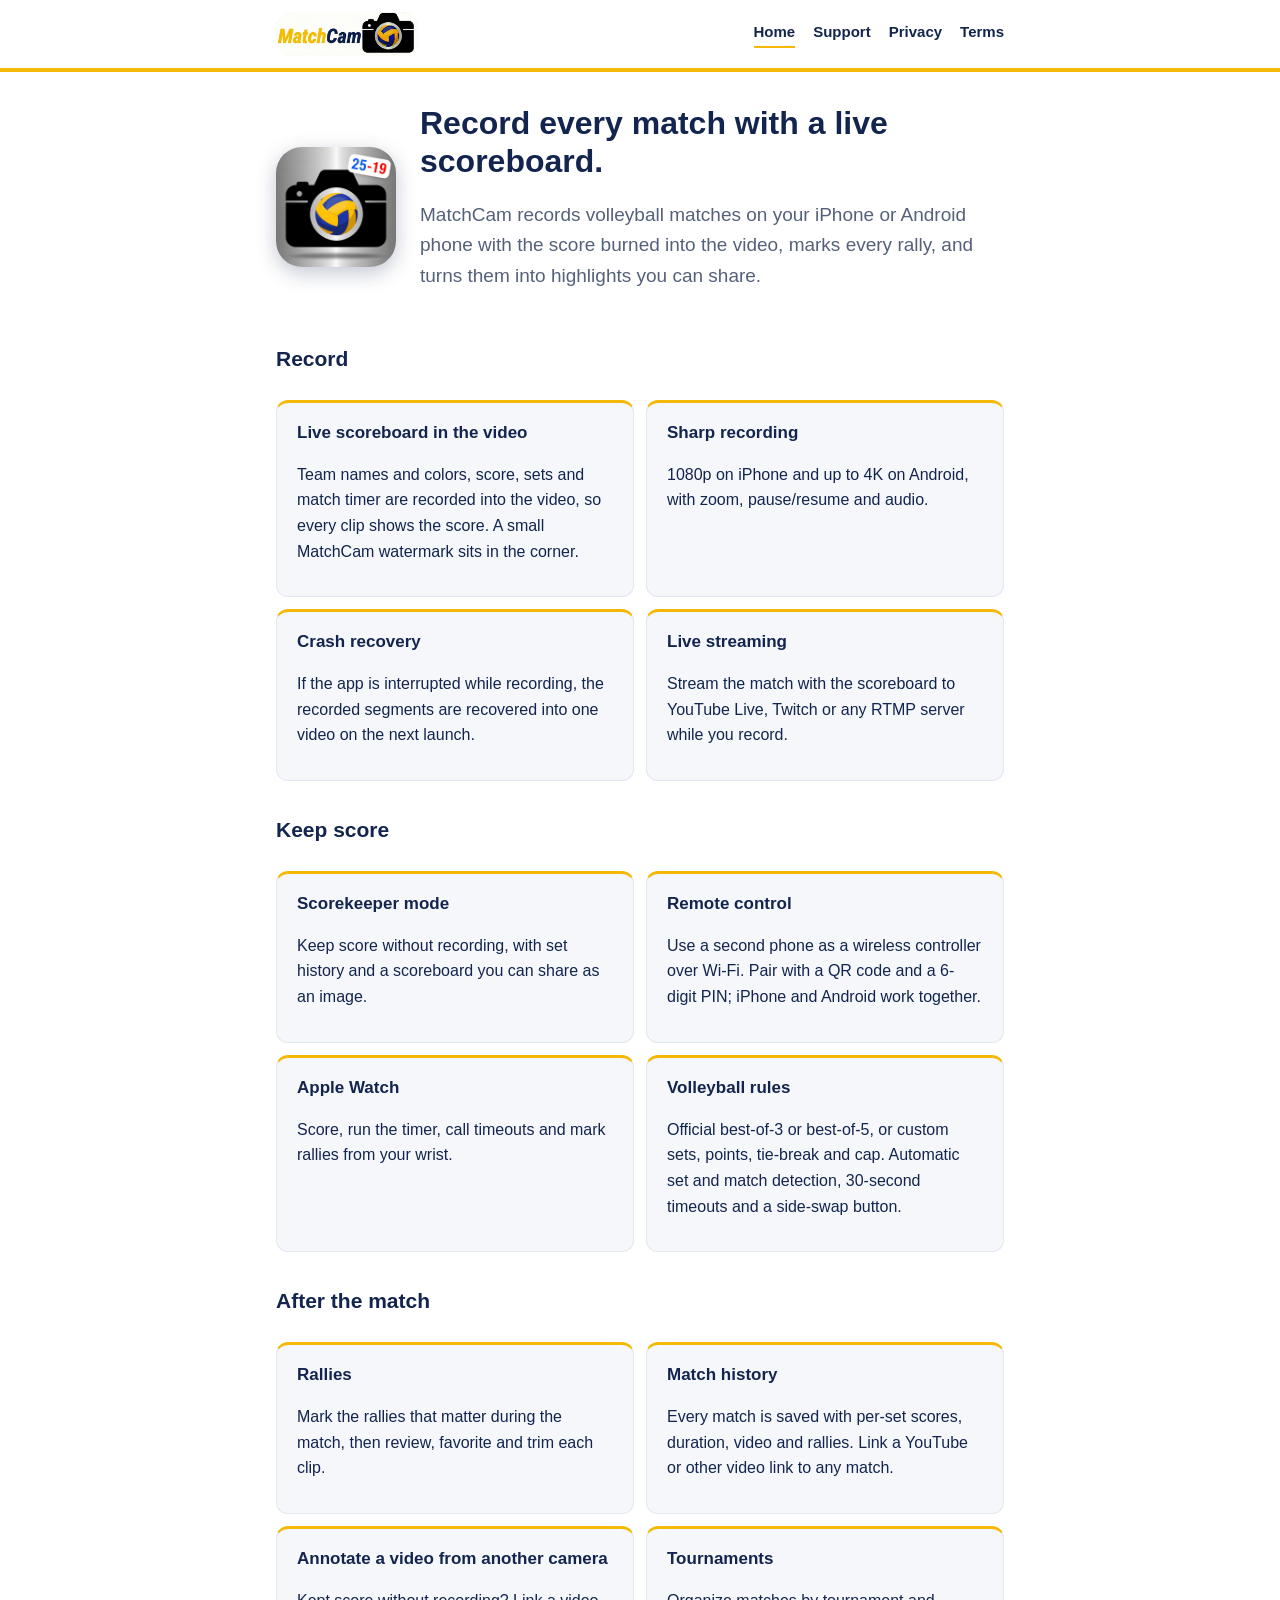
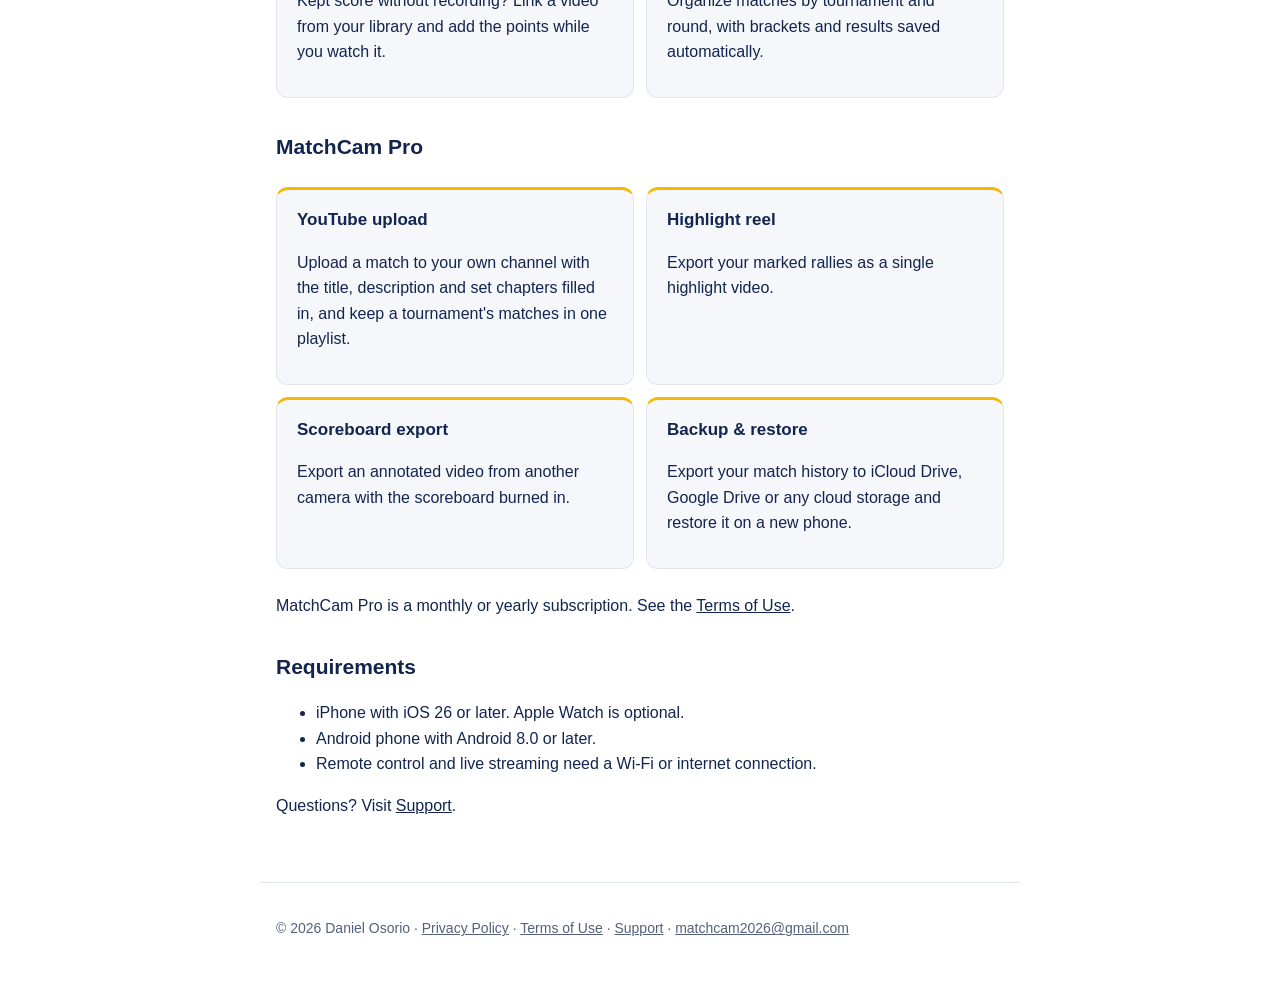
==== index.html @ 5791e74a "Describe every app feature, expand support FAQ, privacy policy v1.1 Co-Authored-By: Claude Opus 5.5 " ====
<!doctype html>
<html lang="en">
<head>
<meta charset="utf-8">
<meta name="viewport" content="width=device-width, initial-scale=1">
<title>MatchCam</title>
<meta name="description" content="Record volleyball matches with a live scoreboard, mark rallies and upload to YouTube.">
<link rel="stylesheet" href="style.css">
<link rel="icon" type="image/png" href="favicon.png">
<link rel="apple-touch-icon" href="apple-touch-icon.png">
</head>
<body>
<header class="site-header">
  <div class="inner">
    <a class="brand" href="index.html"><img src="wordmark.png" alt="MatchCam" height="44"></a>
    <nav><a href="index.html" aria-current="page">Home</a><a href="support.html">Support</a><a href="privacy.html">Privacy</a><a href="terms.html">Terms</a></nav>
  </div>
</header>
<main>
<div class="hero">
  <img src="logo.png" alt="MatchCam app icon" width="120" height="120">
  <div class="text">
    <h1>Record every match with a live scoreboard.</h1>
    <p class="lead">MatchCam records volleyball matches on your iPhone or Android phone with the score burned into the video, marks every rally, and turns them into highlights you can share.</p>
  </div>
</div>

<h2>Record</h2>
<div class="features">
  <div class="card"><h3>Live scoreboard in the video</h3><p>Team names and colors, score, sets and match timer are recorded into the video, so every clip shows the score. A small MatchCam watermark sits in the corner.</p></div>
  <div class="card"><h3>Sharp recording</h3><p>1080p on iPhone and up to 4K on Android, with zoom, pause/resume and audio.</p></div>
  <div class="card"><h3>Crash recovery</h3><p>If the app is interrupted while recording, the recorded segments are recovered into one video on the next launch.</p></div>
  <div class="card"><h3>Live streaming</h3><p>Stream the match with the scoreboard to YouTube Live, Twitch or any RTMP server while you record.</p></div>
</div>

<h2>Keep score</h2>
<div class="features">
  <div class="card"><h3>Scorekeeper mode</h3><p>Keep score without recording, with set history and a scoreboard you can share as an image.</p></div>
  <div class="card"><h3>Remote control</h3><p>Use a second phone as a wireless controller over Wi-Fi. Pair with a QR code and a 6-digit PIN; iPhone and Android work together.</p></div>
  <div class="card"><h3>Apple Watch</h3><p>Score, run the timer, call timeouts and mark rallies from your wrist.</p></div>
  <div class="card"><h3>Volleyball rules</h3><p>Official best-of-3 or best-of-5, or custom sets, points, tie-break and cap. Automatic set and match detection, 30-second timeouts and a side-swap button.</p></div>
</div>

<h2>After the match</h2>
<div class="features">
  <div class="card"><h3>Rallies</h3><p>Mark the rallies that matter during the match, then review, favorite and trim each clip.</p></div>
  <div class="card"><h3>Match history</h3><p>Every match is saved with per-set scores, duration, video and rallies. Link a YouTube or other video link to any match.</p></div>
  <div class="card"><h3>Annotate a video from another camera</h3><p>Kept score without recording? Link a video from your library and add the points while you watch it.</p></div>
  <div class="card"><h3>Tournaments</h3><p>Organize matches by tournament and round, with brackets and results saved automatically.</p></div>
</div>

<h2>MatchCam Pro</h2>
<div class="features">
  <div class="card"><h3>YouTube upload</h3><p>Upload a match to your own channel with the title, description and set chapters filled in, and keep a tournament's matches in one playlist.</p></div>
  <div class="card"><h3>Highlight reel</h3><p>Export your marked rallies as a single highlight video.</p></div>
  <div class="card"><h3>Scoreboard export</h3><p>Export an annotated video from another camera with the scoreboard burned in.</p></div>
  <div class="card"><h3>Backup &amp; restore</h3><p>Export your match history to iCloud Drive, Google Drive or any cloud storage and restore it on a new phone.</p></div>
</div>
<p>MatchCam Pro is a monthly or yearly subscription. See the <a href="terms.html">Terms of Use</a>.</p>

<h2>Requirements</h2>
<ul>
  <li>iPhone with iOS 26 or later. Apple Watch is optional.</li>
  <li>Android phone with Android 8.0 or later.</li>
  <li>Remote control and live streaming need a Wi-Fi or internet connection.</li>
</ul>
<p>Questions? Visit <a href="support.html">Support</a>.</p>
</main>
<footer>
  <p>© 2026 Daniel Osorio · <a href="privacy.html">Privacy Policy</a> · <a href="terms.html">Terms of Use</a> · <a href="support.html">Support</a> · <a href="mailto:matchcam2026@gmail.com">matchcam2026@gmail.com</a></p>
</footer>
</body>
</html>
---- style.css ----
/* Brand colors taken from the in-app watermark: "Match" yellow and "Cam" navy. */
:root {
  --navy: #13254E;
  --yellow: #F4B806;
  --bg: #ffffff;
  --surface: #f5f7fb;
  --text: #13254E;
  --muted: #55607a;
  --border: #e2e6ef;
  --link: #13254E;
  --header-bg: #ffffff;
  --nav: #13254E;
  --nav-active: #13254E;
  --card-title: #13254E;
}
@media (prefers-color-scheme: dark) {
  :root {
    --bg: #0d1630;
    --surface: #14214a;
    --text: #eef1f8;
    --muted: #a9b3cc;
    --border: #22305c;
    --link: #F4B806;
    --header-bg: #13254E;
    --nav: rgba(255, 255, 255, 0.8);
    --nav-active: #ffffff;
    --card-title: #F4B806;
  }
}
* { box-sizing: border-box; }
body {
  margin: 0;
  background: var(--bg);
  color: var(--text);
  font: 16px/1.6 -apple-system, BlinkMacSystemFont, "Segoe UI", Roboto, Helvetica, Arial, sans-serif;
}
a { color: var(--link); }
.site-header { background: var(--header-bg); border-bottom: 4px solid var(--yellow); }
.site-header .inner, main, footer { max-width: 760px; margin: 0 auto; padding-left: 16px; padding-right: 16px; }
.site-header .inner { display: flex; align-items: center; justify-content: space-between; gap: 16px; padding-top: 12px; padding-bottom: 12px; flex-wrap: wrap; }
.brand { display: flex; align-items: center; text-decoration: none; }
.brand img { height: 44px; width: auto; display: block; border-radius: 10px; }
nav { display: flex; gap: 18px; flex-wrap: wrap; }
nav a { color: var(--nav); text-decoration: none; font-size: 15px; font-weight: 600; padding-bottom: 2px; border-bottom: 2px solid transparent; }
nav a[aria-current="page"], nav a:hover { color: var(--nav-active); border-bottom-color: var(--yellow); }
main { padding-top: 32px; padding-bottom: 48px; }
h1 { font-size: 32px; line-height: 1.2; margin: 0 0 8px; }
h2 { font-size: 21px; margin: 32px 0 8px; }
h3 { font-size: 17px; margin: 20px 0 4px; }
.meta { display: inline-block; font-size: 14px; color: var(--muted); margin-bottom: 24px; }
.version { display: inline-block; background: var(--yellow); color: #13254E; font-weight: 700; font-size: 13px; border-radius: 999px; padding: 2px 10px; margin-right: 8px; }
.lead { font-size: 19px; color: var(--muted); }
.hero { display: flex; align-items: center; gap: 24px; flex-wrap: wrap; margin-bottom: 8px; }
.hero img { width: 120px; height: 120px; border-radius: 26px; box-shadow: 0 6px 20px rgba(19, 37, 78, 0.25); }
.hero .text { flex: 1 1 280px; }
.card { background: var(--surface); border: 1px solid var(--border); border-top: 3px solid var(--yellow); border-radius: 12px; padding: 16px 20px; margin: 16px 0; }
.features { display: grid; grid-template-columns: repeat(auto-fit, minmax(260px, 1fr)); gap: 12px; margin: 24px 0; }
.features .card { margin: 0; }
.features h3 { margin-top: 0; color: var(--card-title); }
table { width: 100%; border-collapse: collapse; font-size: 15px; }
th, td { text-align: left; padding: 8px 10px; border-bottom: 1px solid var(--border); vertical-align: top; }
th { color: var(--muted); font-weight: 600; }
footer { border-top: 1px solid var(--border); padding-top: 20px; padding-bottom: 32px; color: var(--muted); font-size: 14px; }
footer a { color: var(--muted); }
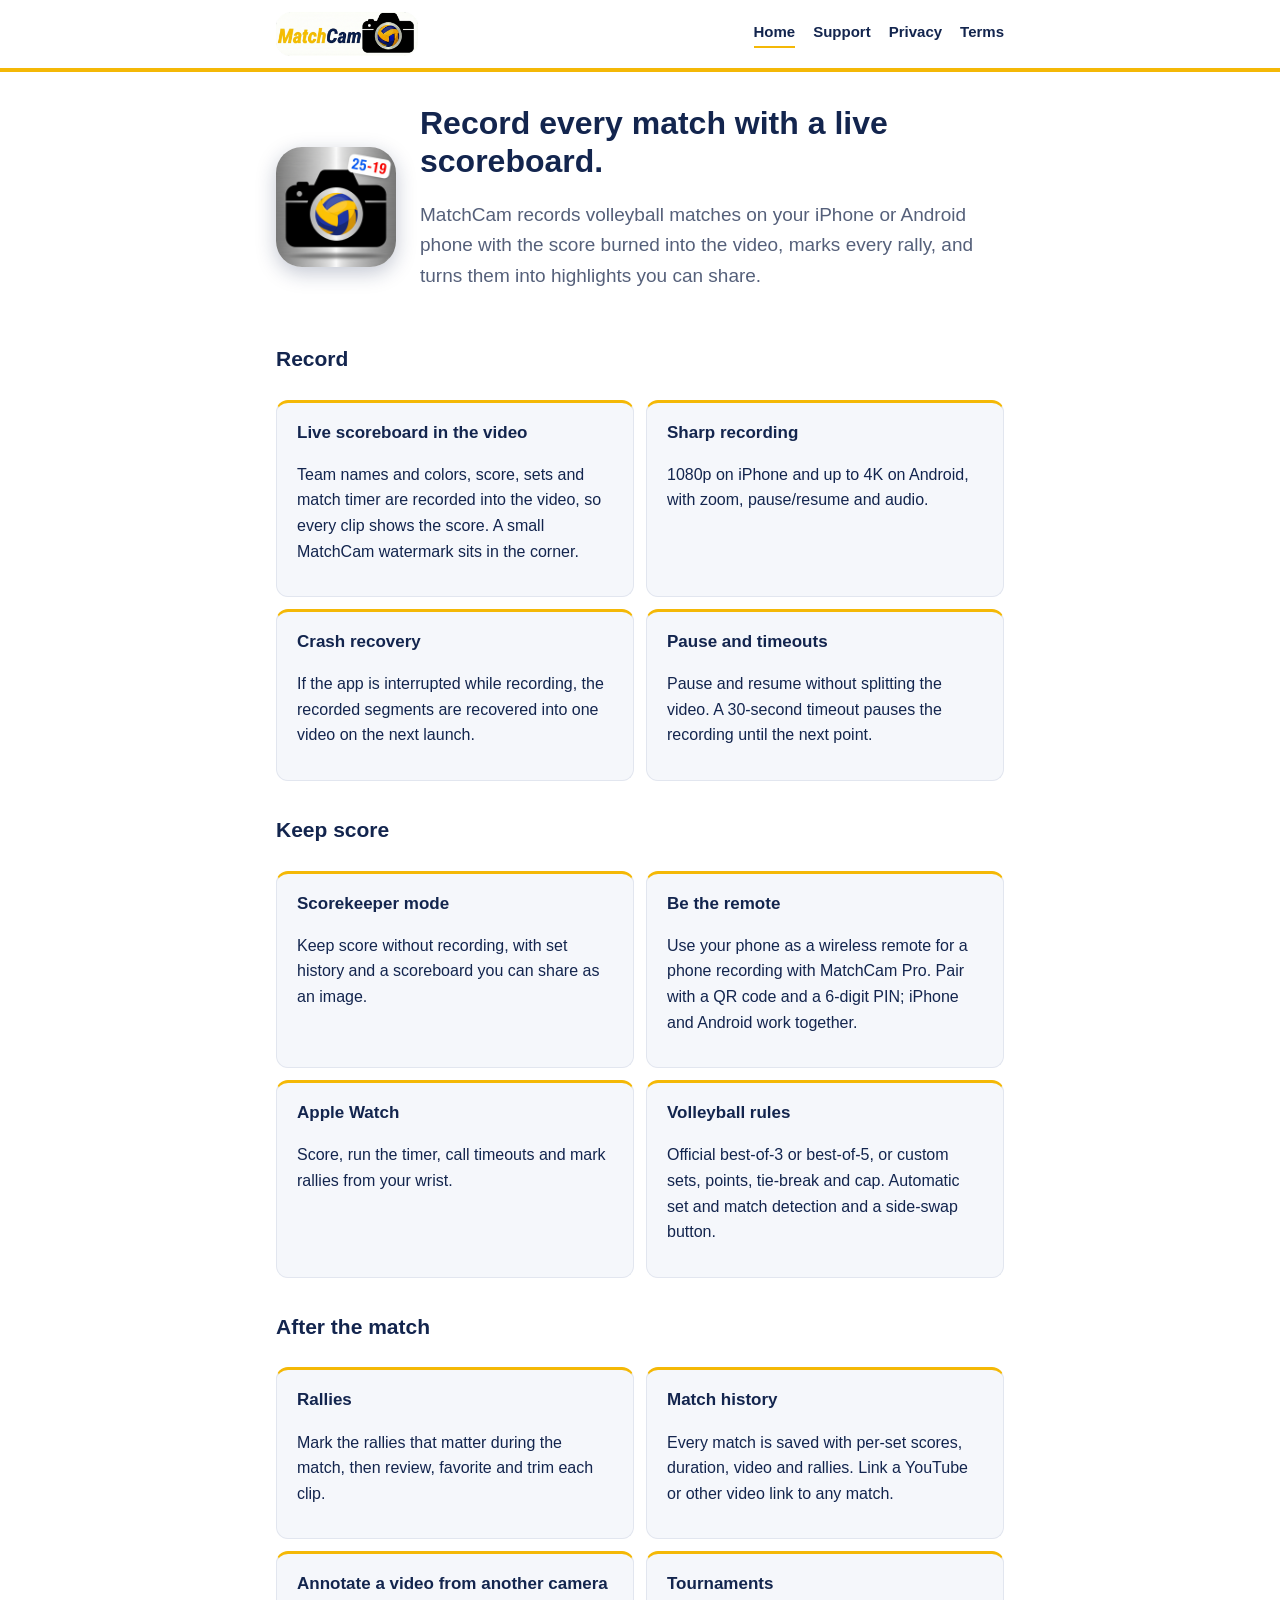
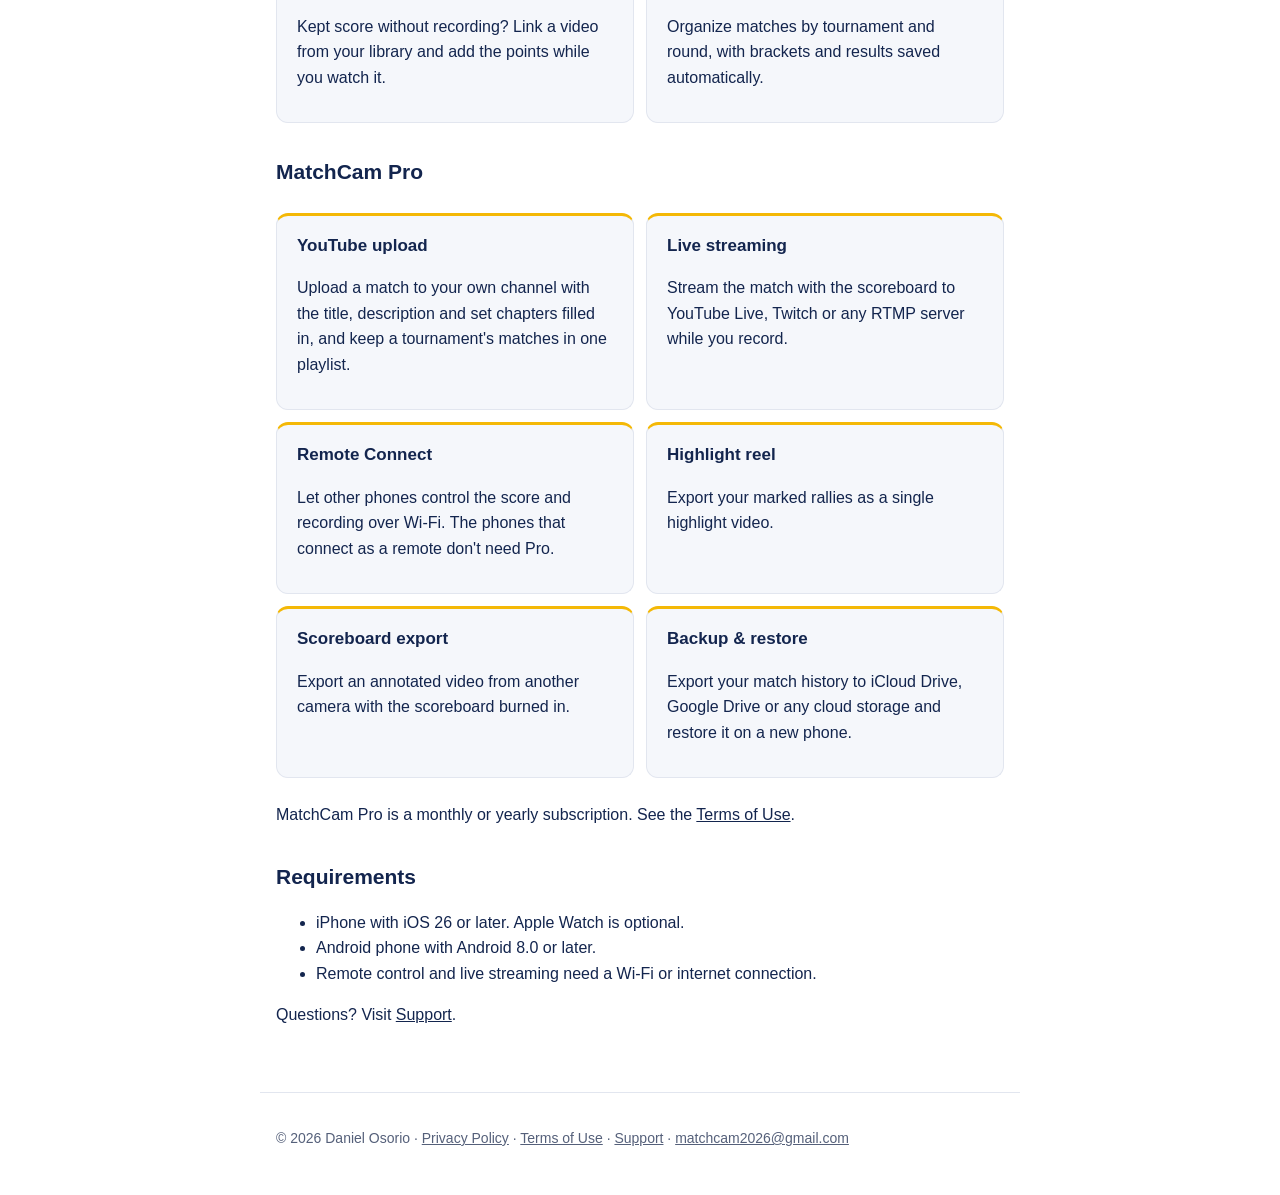
==== commit e664a9de: "List live streaming and Remote Connect as MatchCam Pro features Co-Authored-By: Claude Opus 5.5 <nor" ====
--- a/index.html
+++ b/index.html
@@ -30,15 +30,15 @@
   <div class="card"><h3>Live scoreboard in the video</h3><p>Team names and colors, score, sets and match timer are recorded into the video, so every clip shows the score. A small MatchCam watermark sits in the corner.</p></div>
   <div class="card"><h3>Sharp recording</h3><p>1080p on iPhone and up to 4K on Android, with zoom, pause/resume and audio.</p></div>
   <div class="card"><h3>Crash recovery</h3><p>If the app is interrupted while recording, the recorded segments are recovered into one video on the next launch.</p></div>
-  <div class="card"><h3>Live streaming</h3><p>Stream the match with the scoreboard to YouTube Live, Twitch or any RTMP server while you record.</p></div>
+  <div class="card"><h3>Pause and timeouts</h3><p>Pause and resume without splitting the video. A 30-second timeout pauses the recording until the next point.</p></div>
 </div>
 
 <h2>Keep score</h2>
 <div class="features">
   <div class="card"><h3>Scorekeeper mode</h3><p>Keep score without recording, with set history and a scoreboard you can share as an image.</p></div>
-  <div class="card"><h3>Remote control</h3><p>Use a second phone as a wireless controller over Wi-Fi. Pair with a QR code and a 6-digit PIN; iPhone and Android work together.</p></div>
+  <div class="card"><h3>Be the remote</h3><p>Use your phone as a wireless remote for a phone recording with MatchCam Pro. Pair with a QR code and a 6-digit PIN; iPhone and Android work together.</p></div>
   <div class="card"><h3>Apple Watch</h3><p>Score, run the timer, call timeouts and mark rallies from your wrist.</p></div>
-  <div class="card"><h3>Volleyball rules</h3><p>Official best-of-3 or best-of-5, or custom sets, points, tie-break and cap. Automatic set and match detection, 30-second timeouts and a side-swap button.</p></div>
+  <div class="card"><h3>Volleyball rules</h3><p>Official best-of-3 or best-of-5, or custom sets, points, tie-break and cap. Automatic set and match detection and a side-swap button.</p></div>
 </div>
 
 <h2>After the match</h2>
@@ -52,6 +52,8 @@
 <h2>MatchCam Pro</h2>
 <div class="features">
   <div class="card"><h3>YouTube upload</h3><p>Upload a match to your own channel with the title, description and set chapters filled in, and keep a tournament's matches in one playlist.</p></div>
+  <div class="card"><h3>Live streaming</h3><p>Stream the match with the scoreboard to YouTube Live, Twitch or any RTMP server while you record.</p></div>
+  <div class="card"><h3>Remote Connect</h3><p>Let other phones control the score and recording over Wi-Fi. The phones that connect as a remote don't need Pro.</p></div>
   <div class="card"><h3>Highlight reel</h3><p>Export your marked rallies as a single highlight video.</p></div>
   <div class="card"><h3>Scoreboard export</h3><p>Export an annotated video from another camera with the scoreboard burned in.</p></div>
   <div class="card"><h3>Backup &amp; restore</h3><p>Export your match history to iCloud Drive, Google Drive or any cloud storage and restore it on a new phone.</p></div>
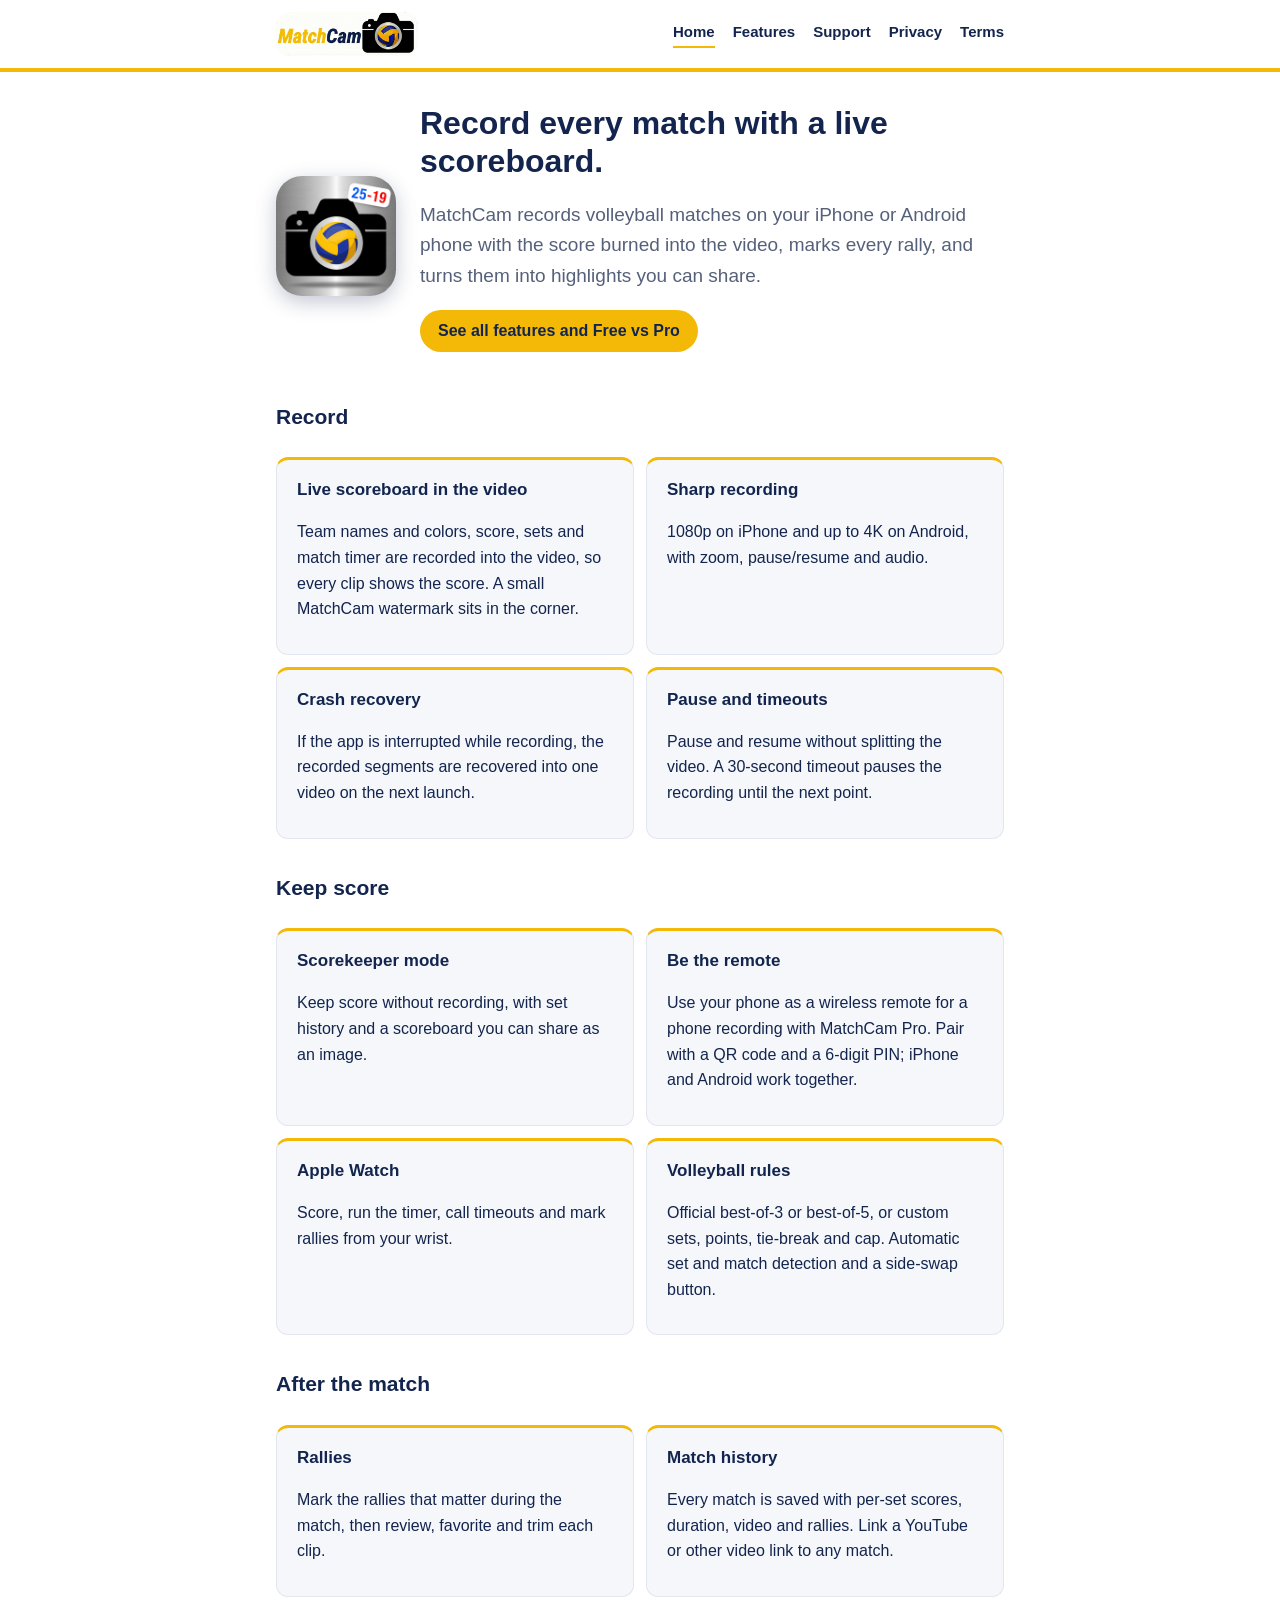
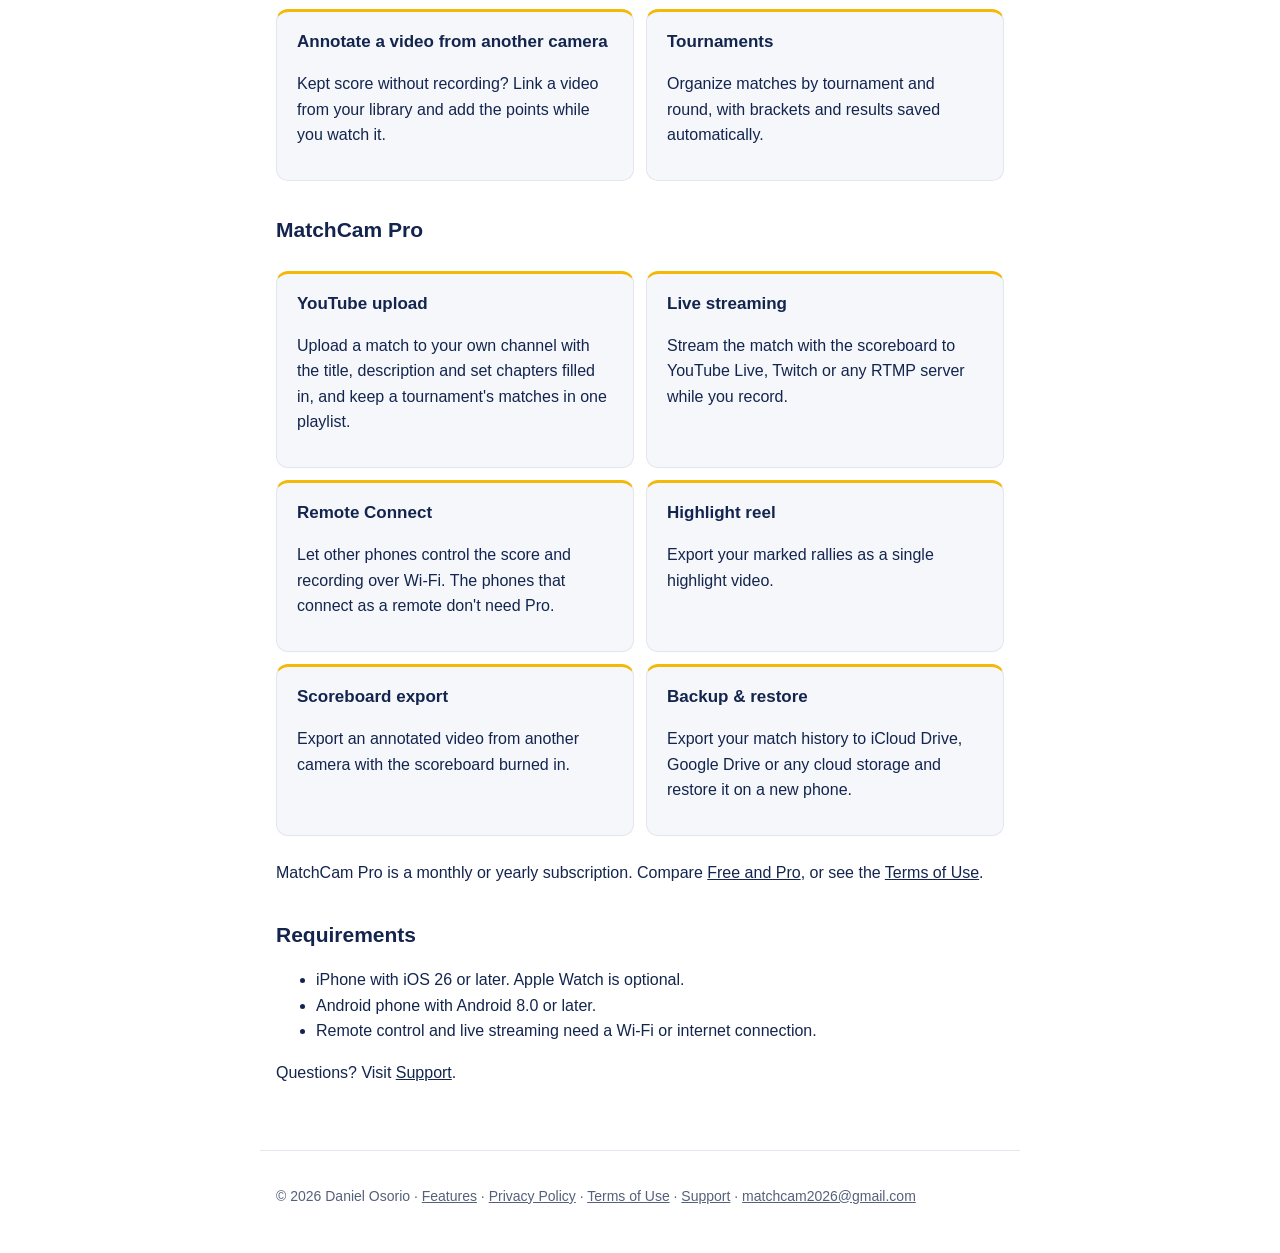
==== commit 1ce3038a: "Add a Features page with Free vs Pro, linked from the menu and home page Co-Authored-By: Claude Opus" ====
--- a/index.html
+++ b/index.html
@@ -13,7 +13,7 @@
 <header class="site-header">
   <div class="inner">
     <a class="brand" href="index.html"><img src="wordmark.png" alt="MatchCam" height="44"></a>
-    <nav><a href="index.html" aria-current="page">Home</a><a href="support.html">Support</a><a href="privacy.html">Privacy</a><a href="terms.html">Terms</a></nav>
+    <nav><a href="index.html" aria-current="page">Home</a><a href="features.html">Features</a><a href="support.html">Support</a><a href="privacy.html">Privacy</a><a href="terms.html">Terms</a></nav>
   </div>
 </header>
 <main>
@@ -22,6 +22,7 @@
   <div class="text">
     <h1>Record every match with a live scoreboard.</h1>
     <p class="lead">MatchCam records volleyball matches on your iPhone or Android phone with the score burned into the video, marks every rally, and turns them into highlights you can share.</p>
+    <p><a class="button" href="features.html">See all features and Free vs Pro</a></p>
   </div>
 </div>
 
@@ -58,7 +59,7 @@
   <div class="card"><h3>Scoreboard export</h3><p>Export an annotated video from another camera with the scoreboard burned in.</p></div>
   <div class="card"><h3>Backup &amp; restore</h3><p>Export your match history to iCloud Drive, Google Drive or any cloud storage and restore it on a new phone.</p></div>
 </div>
-<p>MatchCam Pro is a monthly or yearly subscription. See the <a href="terms.html">Terms of Use</a>.</p>
+<p>MatchCam Pro is a monthly or yearly subscription. Compare <a href="features.html#compare">Free and Pro</a>, or see the <a href="terms.html">Terms of Use</a>.</p>
 
 <h2>Requirements</h2>
 <ul>
@@ -69,7 +70,7 @@
 <p>Questions? Visit <a href="support.html">Support</a>.</p>
 </main>
 <footer>
-  <p>© 2026 Daniel Osorio · <a href="privacy.html">Privacy Policy</a> · <a href="terms.html">Terms of Use</a> · <a href="support.html">Support</a> · <a href="mailto:matchcam2026@gmail.com">matchcam2026@gmail.com</a></p>
+  <p>© 2026 Daniel Osorio · <a href="features.html">Features</a> · <a href="privacy.html">Privacy Policy</a> · <a href="terms.html">Terms of Use</a> · <a href="support.html">Support</a> · <a href="mailto:matchcam2026@gmail.com">matchcam2026@gmail.com</a></p>
 </footer>
 </body>
 </html>
--- a/style.css
+++ b/style.css
@@ -62,3 +62,27 @@
 th { color: var(--muted); font-weight: 600; }
 footer { border-top: 1px solid var(--border); padding-top: 20px; padding-bottom: 32px; color: var(--muted); font-size: 14px; }
 footer a { color: var(--muted); }
+.muted { color: var(--muted); margin-top: 0; }
+.jump { font-size: 15px; color: var(--muted); }
+.button { display: inline-block; background: var(--yellow); color: #13254E; font-weight: 700; text-decoration: none; border-radius: 999px; padding: 8px 18px; }
+.button:hover { filter: brightness(0.95); }
+.tag { display: inline-block; font-size: 12px; font-weight: 700; letter-spacing: 0.06em; text-transform: uppercase; border-radius: 4px; padding: 1px 8px; white-space: nowrap; vertical-align: middle; }
+.tag.pro { background: var(--yellow); color: #13254E; }
+.tag.free { background: #e3f3ea; color: #1e6b43; }
+.feat { display: flex; flex-direction: column; gap: 4px; }
+.feat-top { display: flex; justify-content: space-between; align-items: flex-start; gap: 10px; }
+.feat p, .feat ul { margin: 0; }
+.feat ul { padding-left: 18px; }
+.feat.is-pro { border-top-color: #13254E; }
+.platforms { display: flex; gap: 6px; flex-wrap: wrap; margin-top: auto; padding-top: 8px; }
+.platforms span { font-size: 12px; font-weight: 600; color: var(--muted); background: var(--bg); border: 1px solid var(--border); border-radius: 4px; padding: 0 7px; }
+.table-wrap { overflow-x: auto; }
+table.compare { min-width: 480px; }
+td.c, th.c { text-align: center; width: 70px; }
+td.yes { color: #1e6b43; font-weight: 700; }
+td.no { color: var(--muted); }
+@media (prefers-color-scheme: dark) {
+  .tag.free { background: #123222; color: #7fd3a4; }
+  .feat.is-pro { border-top-color: var(--yellow); }
+  td.yes { color: #7fd3a4; }
+}
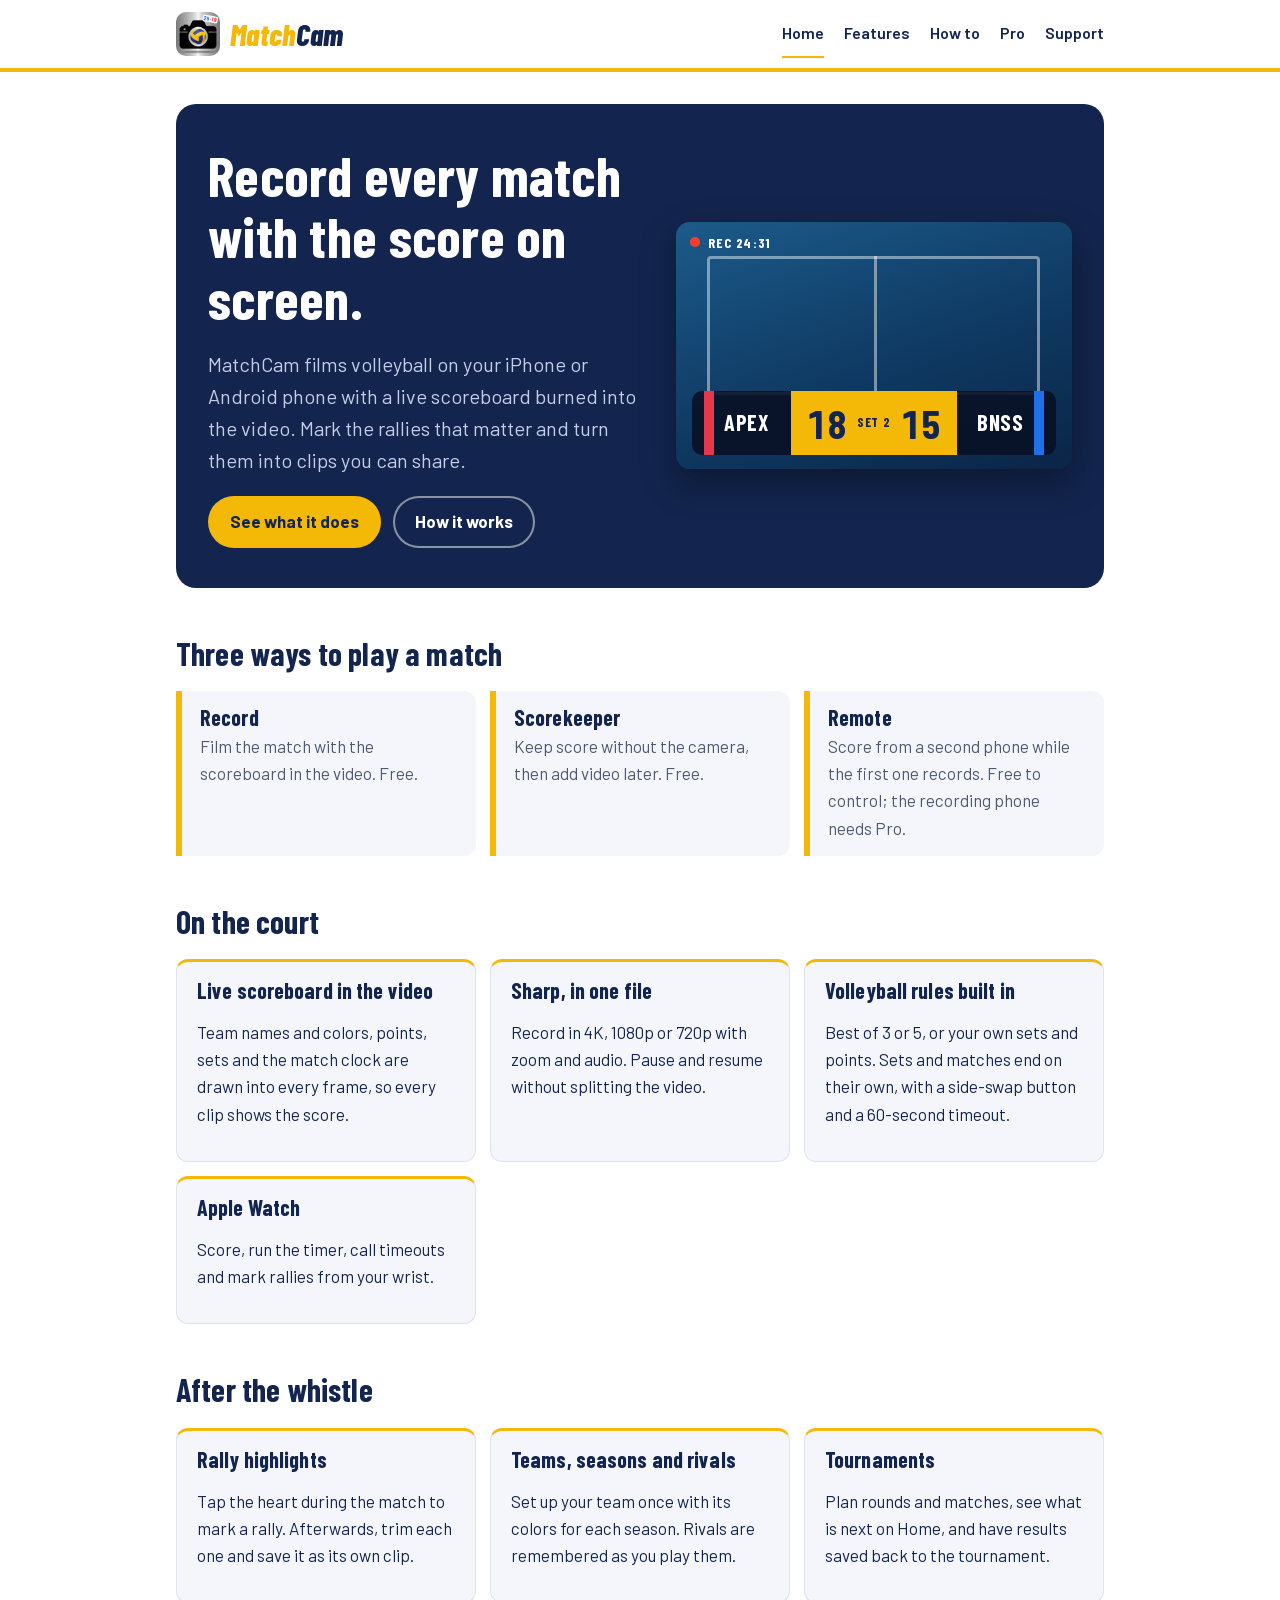
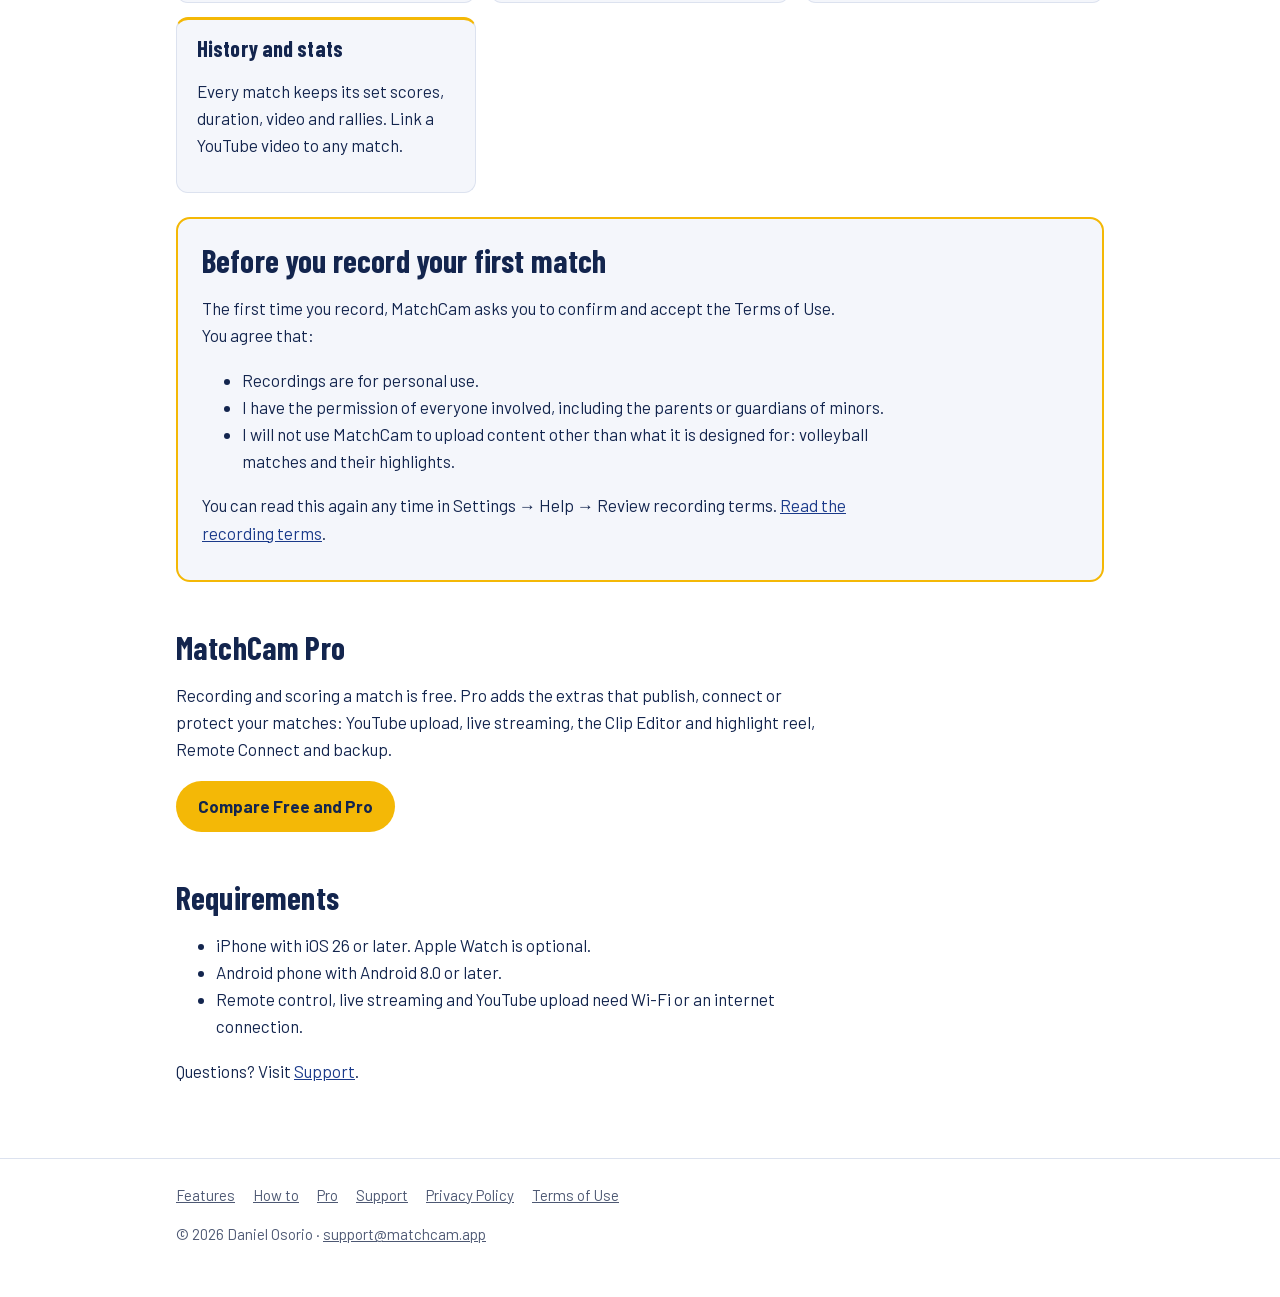
==== commit a4a806ee: "feat(site): redesign with brand colors and add how-to and pro pages New design (Barlow, self-hosted," ====
--- a/index.html
+++ b/index.html
@@ -4,73 +4,90 @@
 <meta charset="utf-8">
 <meta name="viewport" content="width=device-width, initial-scale=1">
 <title>MatchCam</title>
-<meta name="description" content="Record volleyball matches with a live scoreboard, mark rallies and upload to YouTube.">
-<link rel="stylesheet" href="style.css">
-<link rel="icon" type="image/png" href="favicon.png">
-<link rel="apple-touch-icon" href="apple-touch-icon.png">
+<meta name="description" content="Record volleyball matches with a live scoreboard, mark rallies and share highlights.">
+<link rel="stylesheet" href="assets/css/style.css">
+<link rel="icon" type="image/png" href="assets/icons/favicon.png">
+<link rel="apple-touch-icon" href="assets/icons/apple-touch-icon.png">
 </head>
 <body>
+<a class="skip" href="#content">Skip to content</a>
 <header class="site-header">
   <div class="inner">
-    <a class="brand" href="index.html"><img src="wordmark.png" alt="MatchCam" height="44"></a>
-    <nav><a href="index.html" aria-current="page">Home</a><a href="features.html">Features</a><a href="support.html">Support</a><a href="privacy.html">Privacy</a><a href="terms.html">Terms</a></nav>
+    <a class="brand" href="index.html" aria-label="MatchCam home"><img src="assets/images/logo.png" alt="" width="44" height="44"><span class="wordmark"><span class="match">Match</span><span class="cam">Cam</span></span></a>
+    <nav aria-label="Main"><a href="index.html" aria-current="page">Home</a><a href="features.html">Features</a><a href="how-to.html">How to</a><a href="pro.html">Pro</a><a href="support.html">Support</a></nav>
   </div>
 </header>
-<main>
-<div class="hero">
-  <img src="logo.png" alt="MatchCam app icon" width="120" height="120">
-  <div class="text">
-    <h1>Record every match with a live scoreboard.</h1>
-    <p class="lead">MatchCam records volleyball matches on your iPhone or Android phone with the score burned into the video, marks every rally, and turns them into highlights you can share.</p>
-    <p><a class="button" href="features.html">See all features and Free vs Pro</a></p>
+<main id="content">
+<section class="hero">
+  <div>
+    <h1>Record every match with the score on screen.</h1>
+    <p class="lead">MatchCam films volleyball on your iPhone or Android phone with a live scoreboard burned into the video. Mark the rallies that matter and turn them into clips you can share.</p>
+    <div class="cta">
+      <a class="button" href="features.html">See what it does</a>
+      <a class="button ghost" href="how-to.html">How it works</a>
+    </div>
   </div>
+  <div class="court" role="img" aria-label="Illustration of a MatchCam scoreboard over a volleyball court">
+    <div class="rec"><i></i>REC 24:31</div>
+    <div class="scoreboard">
+      <div class="team"><span class="swatch" style="background:#E5384B"></span>APEX</div>
+      <div class="pts">18<span class="sets">SET 2</span>15</div>
+      <div class="team right">BNSS<span class="swatch" style="background:#1F6FEB"></span></div>
+    </div>
+  </div>
+</section>
+
+<h2>Three ways to play a match</h2>
+<div class="modes">
+  <div class="mode"><h3>Record</h3><p>Film the match with the scoreboard in the video. Free.</p></div>
+  <div class="mode"><h3>Scorekeeper</h3><p>Keep score without the camera, then add video later. Free.</p></div>
+  <div class="mode"><h3>Remote</h3><p>Score from a second phone while the first one records. Free to control; the recording phone needs Pro.</p></div>
 </div>
 
-<h2>Record</h2>
+<h2>On the court</h2>
 <div class="features">
-  <div class="card"><h3>Live scoreboard in the video</h3><p>Team names and colors, score, sets and match timer are recorded into the video, so every clip shows the score. A small MatchCam watermark sits in the corner.</p></div>
-  <div class="card"><h3>Sharp recording</h3><p>1080p on iPhone and up to 4K on Android, with zoom, pause/resume and audio.</p></div>
-  <div class="card"><h3>Crash recovery</h3><p>If the app is interrupted while recording, the recorded segments are recovered into one video on the next launch.</p></div>
-  <div class="card"><h3>Pause and timeouts</h3><p>Pause and resume without splitting the video. A 30-second timeout pauses the recording until the next point.</p></div>
+  <div class="card"><h3>Live scoreboard in the video</h3><p>Team names and colors, points, sets and the match clock are drawn into every frame, so every clip shows the score.</p></div>
+  <div class="card"><h3>Sharp, in one file</h3><p>Record in 4K, 1080p or 720p with zoom and audio. Pause and resume without splitting the video.</p></div>
+  <div class="card"><h3>Volleyball rules built in</h3><p>Best of 3 or 5, or your own sets and points. Sets and matches end on their own, with a side-swap button and a 60-second timeout.</p></div>
+  <div class="card"><h3>Apple Watch</h3><p>Score, run the timer, call timeouts and mark rallies from your wrist.</p></div>
 </div>
 
-<h2>Keep score</h2>
+<h2>After the whistle</h2>
 <div class="features">
-  <div class="card"><h3>Scorekeeper mode</h3><p>Keep score without recording, with set history and a scoreboard you can share as an image.</p></div>
-  <div class="card"><h3>Be the remote</h3><p>Use your phone as a wireless remote for a phone recording with MatchCam Pro. Pair with a QR code and a 6-digit PIN; iPhone and Android work together.</p></div>
-  <div class="card"><h3>Apple Watch</h3><p>Score, run the timer, call timeouts and mark rallies from your wrist.</p></div>
-  <div class="card"><h3>Volleyball rules</h3><p>Official best-of-3 or best-of-5, or custom sets, points, tie-break and cap. Automatic set and match detection and a side-swap button.</p></div>
+  <div class="card"><h3>Rally highlights</h3><p>Tap the heart during the match to mark a rally. Afterwards, trim each one and save it as its own clip.</p></div>
+  <div class="card"><h3>Teams, seasons and rivals</h3><p>Set up your team once with its colors for each season. Rivals are remembered as you play them.</p></div>
+  <div class="card"><h3>Tournaments</h3><p>Plan rounds and matches, see what is next on Home, and have results saved back to the tournament.</p></div>
+  <div class="card"><h3>History and stats</h3><p>Every match keeps its set scores, duration, video and rallies. Link a YouTube video to any match.</p></div>
 </div>
 
-<h2>After the match</h2>
-<div class="features">
-  <div class="card"><h3>Rallies</h3><p>Mark the rallies that matter during the match, then review, favorite and trim each clip.</p></div>
-  <div class="card"><h3>Match history</h3><p>Every match is saved with per-set scores, duration, video and rallies. Link a YouTube or other video link to any match.</p></div>
-  <div class="card"><h3>Annotate a video from another camera</h3><p>Kept score without recording? Link a video from your library and add the points while you watch it.</p></div>
-  <div class="card"><h3>Tournaments</h3><p>Organize matches by tournament and round, with brackets and results saved automatically.</p></div>
-</div>
+<section class="consent" aria-labelledby="first-record">
+  <h2 id="first-record">Before you record your first match</h2>
+  <p>The first time you record, MatchCam asks you to confirm and accept the Terms of Use. You agree that:</p>
+  <ul>
+    <li>Recordings are for personal use.</li>
+    <li>I have the permission of everyone involved, including the parents or guardians of minors.</li>
+    <li>I will not use MatchCam to upload content other than what it is designed for: volleyball matches and their highlights.</li>
+  </ul>
+  <p>You can read this again any time in Settings &rarr; Help &rarr; Review recording terms. <a href="terms.html#recording-terms">Read the recording terms</a>.</p>
+</section>
 
 <h2>MatchCam Pro</h2>
-<div class="features">
-  <div class="card"><h3>YouTube upload</h3><p>Upload a match to your own channel with the title, description and set chapters filled in, and keep a tournament's matches in one playlist.</p></div>
-  <div class="card"><h3>Live streaming</h3><p>Stream the match with the scoreboard to YouTube Live, Twitch or any RTMP server while you record.</p></div>
-  <div class="card"><h3>Remote Connect</h3><p>Let other phones control the score and recording over Wi-Fi. The phones that connect as a remote don't need Pro.</p></div>
-  <div class="card"><h3>Highlight reel</h3><p>Export your marked rallies as a single highlight video.</p></div>
-  <div class="card"><h3>Scoreboard export</h3><p>Export an annotated video from another camera with the scoreboard burned in.</p></div>
-  <div class="card"><h3>Backup &amp; restore</h3><p>Export your match history to iCloud Drive, Google Drive or any cloud storage and restore it on a new phone.</p></div>
-</div>
-<p>MatchCam Pro is a monthly or yearly subscription. Compare <a href="features.html#compare">Free and Pro</a>, or see the <a href="terms.html">Terms of Use</a>.</p>
+<p>Recording and scoring a match is free. Pro adds the extras that publish, connect or protect your matches: YouTube upload, live streaming, the Clip Editor and highlight reel, Remote Connect and backup.</p>
+<p><a class="button" href="pro.html">Compare Free and Pro</a></p>
 
 <h2>Requirements</h2>
 <ul>
   <li>iPhone with iOS 26 or later. Apple Watch is optional.</li>
   <li>Android phone with Android 8.0 or later.</li>
-  <li>Remote control and live streaming need a Wi-Fi or internet connection.</li>
+  <li>Remote control, live streaming and YouTube upload need Wi-Fi or an internet connection.</li>
 </ul>
 <p>Questions? Visit <a href="support.html">Support</a>.</p>
 </main>
 <footer>
-  <p>© 2026 Daniel Osorio · <a href="features.html">Features</a> · <a href="privacy.html">Privacy Policy</a> · <a href="terms.html">Terms of Use</a> · <a href="support.html">Support</a> · <a href="mailto:matchcam2026@gmail.com">matchcam2026@gmail.com</a></p>
+  <div class="inner">
+    <p class="links"><a href="features.html">Features</a><a href="how-to.html">How to</a><a href="pro.html">Pro</a><a href="support.html">Support</a><a href="privacy.html">Privacy Policy</a><a href="terms.html">Terms of Use</a></p>
+    <p>© 2026 Daniel Osorio · <a href="mailto:support@matchcam.app">support@matchcam.app</a></p>
+  </div>
 </footer>
 </body>
 </html>
--- a/assets/css/style.css
+++ b/assets/css/style.css
@@ -0,0 +1,147 @@
+/* Brand colors from the logo: "Match" yellow, "Cam" navy (lighter blue on dark surfaces). */
+@import url("../fonts/fonts.css");
+:root {
+  --navy: #13254E;
+  --navy-deep: #0B1736;
+  --yellow: #F4B806;
+  --cam: #13254E;
+  --bg: #ffffff;
+  --surface: #F4F6FB;
+  --text: #13254E;
+  --muted: #4D5873;
+  --border: #DCE2EF;
+  --link: #1A3A8A;
+  --header-bg: #ffffff;
+  --nav: #13254E;
+  --card-title: #13254E;
+  --free-bg: #E3F3EA;
+  --free-fg: #1E6B43;
+  --display: "Barlow Condensed", "Arial Narrow", Impact, sans-serif;
+  --body: "Barlow", -apple-system, BlinkMacSystemFont, "Segoe UI", Roboto, Helvetica, Arial, sans-serif;
+}
+@media (prefers-color-scheme: dark) {
+  :root {
+    --cam: #8FB0FF;
+    --bg: #0B1736;
+    --surface: #12224A;
+    --text: #EEF1F8;
+    --muted: #AAB4CE;
+    --border: #22305C;
+    --link: #F4B806;
+    --header-bg: #13254E;
+    --nav: rgba(255, 255, 255, 0.82);
+    --card-title: #F4B806;
+    --free-bg: #123222;
+    --free-fg: #7FD3A4;
+  }
+}
+* { box-sizing: border-box; }
+html { scroll-behavior: smooth; scroll-padding-top: 16px; }
+body { margin: 0; background: var(--bg); color: var(--text); font: 17px/1.6 var(--body); }
+a { color: var(--link); }
+:focus-visible { outline: 3px solid var(--yellow); outline-offset: 2px; border-radius: 4px; }
+.skip { position: absolute; left: -999px; top: 8px; background: var(--yellow); color: var(--navy); padding: 8px 14px; border-radius: 8px; font-weight: 700; z-index: 10; }
+.skip:focus { left: 8px; }
+
+/* Header and wordmark */
+.site-header { background: var(--header-bg); border-bottom: 4px solid var(--yellow); }
+.site-header .inner, main, footer .inner { max-width: 960px; margin: 0 auto; padding-left: 16px; padding-right: 16px; }
+.site-header .inner { display: flex; align-items: center; justify-content: space-between; gap: 12px 24px; padding-top: 10px; padding-bottom: 10px; flex-wrap: wrap; }
+.brand { display: flex; align-items: center; gap: 10px; text-decoration: none; }
+.brand img { width: 44px; height: 44px; border-radius: 10px; display: block; }
+.wordmark { font: italic 800 30px/1 var(--display); letter-spacing: 0.01em; }
+.wordmark .match { color: var(--yellow); }
+.wordmark .cam { color: var(--cam); }
+nav { display: flex; gap: 4px 20px; flex-wrap: wrap; }
+nav a { color: var(--nav); text-decoration: none; font-size: 16px; font-weight: 600; padding: 10px 0; border-bottom: 2px solid transparent; }
+nav a[aria-current="page"], nav a:hover { color: var(--text); border-bottom-color: var(--yellow); }
+@media (prefers-color-scheme: dark) { nav a[aria-current="page"], nav a:hover { color: #fff; } }
+
+main { padding-top: 32px; padding-bottom: 56px; }
+h1, h2, h3 { font-family: var(--display); font-weight: 700; line-height: 1.1; letter-spacing: 0.005em; }
+h1 { font-size: clamp(38px, 7vw, 56px); margin: 0 0 12px; }
+h2 { font-size: 32px; margin: 48px 0 8px; }
+h3 { font-size: 22px; margin: 22px 0 4px; }
+main > h2:first-child { margin-top: 0; }
+.meta { display: inline-block; font-size: 14px; color: var(--muted); margin-bottom: 24px; }
+.version { display: inline-block; background: var(--yellow); color: var(--navy); font-weight: 700; font-size: 13px; border-radius: 999px; padding: 2px 10px; margin-right: 8px; }
+.lead { font-size: 20px; color: var(--muted); max-width: 62ch; }
+p, li { max-width: 72ch; }
+.muted { color: var(--muted); margin-top: 0; }
+.jump { font-size: 15px; color: var(--muted); }
+
+/* Hero with the scoreboard overlay */
+.hero { display: grid; grid-template-columns: minmax(0, 1.1fr) minmax(0, 1fr); gap: 32px; align-items: center; background: var(--navy); color: #EEF1F8; border-radius: 20px; padding: 40px 32px; margin: 0 0 8px; }
+.hero h1 { color: #fff; }
+.hero .lead { color: #C5CEE6; }
+.hero .cta { display: flex; gap: 12px; flex-wrap: wrap; margin-top: 20px; }
+.hero .button.ghost { background: transparent; color: #fff; box-shadow: inset 0 0 0 2px rgba(255, 255, 255, 0.5); }
+.court { position: relative; aspect-ratio: 16 / 10; border-radius: 14px; overflow: hidden; background: linear-gradient(160deg, #1C5B8A 0%, #0F3A63 55%, #0A2547 100%); box-shadow: 0 14px 34px rgba(0, 0, 0, 0.35); }
+.court::before { content: ""; position: absolute; inset: 14% 8% 30% 8%; border: 3px solid rgba(255, 255, 255, 0.45); border-radius: 4px; }
+.court::after { content: ""; position: absolute; left: 50%; top: 14%; bottom: 30%; width: 3px; background: rgba(255, 255, 255, 0.45); }
+.rec { position: absolute; top: 12px; left: 14px; display: flex; align-items: center; gap: 8px; font: 700 14px var(--display); letter-spacing: 0.08em; color: #fff; z-index: 1; }
+.rec i { width: 10px; height: 10px; border-radius: 50%; background: #FF3B30; animation: blink 1.4s steps(2, jump-none) infinite; }
+@keyframes blink { 50% { opacity: 0.25; } }
+.scoreboard { position: absolute; left: 4%; right: 4%; bottom: 6%; display: grid; grid-template-columns: 1fr auto 1fr; align-items: stretch; background: rgba(8, 15, 36, 0.88); border-radius: 10px; overflow: hidden; font-family: var(--display); color: #fff; z-index: 1; }
+.scoreboard .team { display: flex; align-items: center; gap: 10px; padding: 8px 12px; font-weight: 700; font-size: clamp(15px, 2.6vw, 22px); letter-spacing: 0.04em; }
+.scoreboard .team.right { justify-content: flex-end; }
+.scoreboard .swatch { width: 10px; align-self: stretch; margin: -8px 0; }
+.scoreboard .pts { display: flex; align-items: center; gap: 10px; background: var(--yellow); color: var(--navy); font-weight: 800; font-size: clamp(24px, 4.6vw, 40px); padding: 0 16px; font-variant-numeric: tabular-nums; }
+.scoreboard .sets { white-space: nowrap; font-size: 13px; font-weight: 700; letter-spacing: 0.06em; align-self: center; }
+@media (max-width: 760px) { .hero { grid-template-columns: 1fr; padding: 28px 20px; } }
+
+/* Buttons, tags, cards */
+.button { display: inline-block; background: var(--yellow); color: var(--navy); font-weight: 700; text-decoration: none; border-radius: 999px; padding: 12px 22px; min-height: 44px; transition: filter 0.2s; }
+.button:hover { filter: brightness(0.93); }
+.tag { display: inline-block; font-size: 12px; font-weight: 700; letter-spacing: 0.06em; text-transform: uppercase; border-radius: 4px; padding: 1px 8px; white-space: nowrap; vertical-align: middle; }
+.tag.pro { background: var(--yellow); color: var(--navy); }
+.tag.free { background: var(--free-bg); color: var(--free-fg); }
+.card { background: var(--surface); border: 1px solid var(--border); border-top: 3px solid var(--yellow); border-radius: 12px; padding: 16px 20px; margin: 16px 0; }
+.features { display: grid; grid-template-columns: repeat(auto-fit, minmax(270px, 1fr)); gap: 14px; margin: 20px 0; }
+.features .card { margin: 0; }
+.features h3 { margin-top: 0; color: var(--card-title); }
+.feat { display: flex; flex-direction: column; gap: 4px; }
+.feat-top { display: flex; justify-content: space-between; align-items: flex-start; gap: 10px; }
+.feat p, .feat ul { margin: 0; }
+.feat ul { padding-left: 18px; }
+.feat.is-pro { border-top-color: var(--navy); }
+@media (prefers-color-scheme: dark) { .feat.is-pro { border-top-color: var(--yellow); } }
+.platforms { display: flex; gap: 6px; flex-wrap: wrap; margin-top: auto; padding-top: 8px; }
+.platforms span { font-size: 12px; font-weight: 600; color: var(--muted); background: var(--bg); border: 1px solid var(--border); border-radius: 4px; padding: 0 7px; }
+
+/* Modes strip and steps */
+.modes { display: grid; grid-template-columns: repeat(auto-fit, minmax(230px, 1fr)); gap: 14px; margin: 20px 0; }
+.mode { border-left: 6px solid var(--yellow); background: var(--surface); border-radius: 0 12px 12px 0; padding: 14px 18px; }
+.mode h3 { margin: 0 0 4px; }
+.mode p { margin: 0; color: var(--muted); }
+ol.steps { counter-reset: step; list-style: none; padding: 0; margin: 16px 0; }
+ol.steps li { counter-increment: step; position: relative; padding: 4px 0 12px 48px; }
+ol.steps li::before { content: counter(step); position: absolute; left: 0; top: 0; width: 34px; height: 34px; border-radius: 50%; background: var(--yellow); color: var(--navy); font: 800 20px/34px var(--display); text-align: center; }
+details.howto { border: 1px solid var(--border); border-radius: 12px; background: var(--surface); margin: 12px 0; padding: 0 20px; }
+details.howto summary { cursor: pointer; font: 700 24px/1.2 var(--display); padding: 16px 0; min-height: 44px; }
+details.howto[open] summary { border-bottom: 1px solid var(--border); margin-bottom: 8px; }
+
+/* Consent callout */
+.consent { border: 2px solid var(--yellow); border-radius: 14px; padding: 8px 24px 16px; background: var(--surface); margin: 24px 0; }
+.consent h2 { margin-top: 16px; }
+
+/* Tables, footer */
+.table-wrap { overflow-x: auto; }
+table { width: 100%; border-collapse: collapse; font-size: 16px; }
+th, td { text-align: left; padding: 10px; border-bottom: 1px solid var(--border); vertical-align: top; }
+th { color: var(--muted); font-weight: 600; }
+table.compare { min-width: 0; }
+.sr { position: absolute; width: 1px; height: 1px; overflow: hidden; clip-path: inset(50%); white-space: nowrap; }
+td.c, th.c { text-align: center; width: 70px; }
+td.yes { color: var(--free-fg); font-weight: 700; }
+td.no { color: var(--muted); }
+footer { border-top: 1px solid var(--border); color: var(--muted); font-size: 15px; }
+footer .inner { padding-top: 24px; padding-bottom: 36px; }
+footer a { color: var(--muted); }
+footer .links { display: flex; gap: 6px 18px; flex-wrap: wrap; margin: 0 0 8px; }
+
+@media (prefers-reduced-motion: reduce) {
+  html { scroll-behavior: auto; }
+  .rec i { animation: none; }
+  .button { transition: none; }
+}
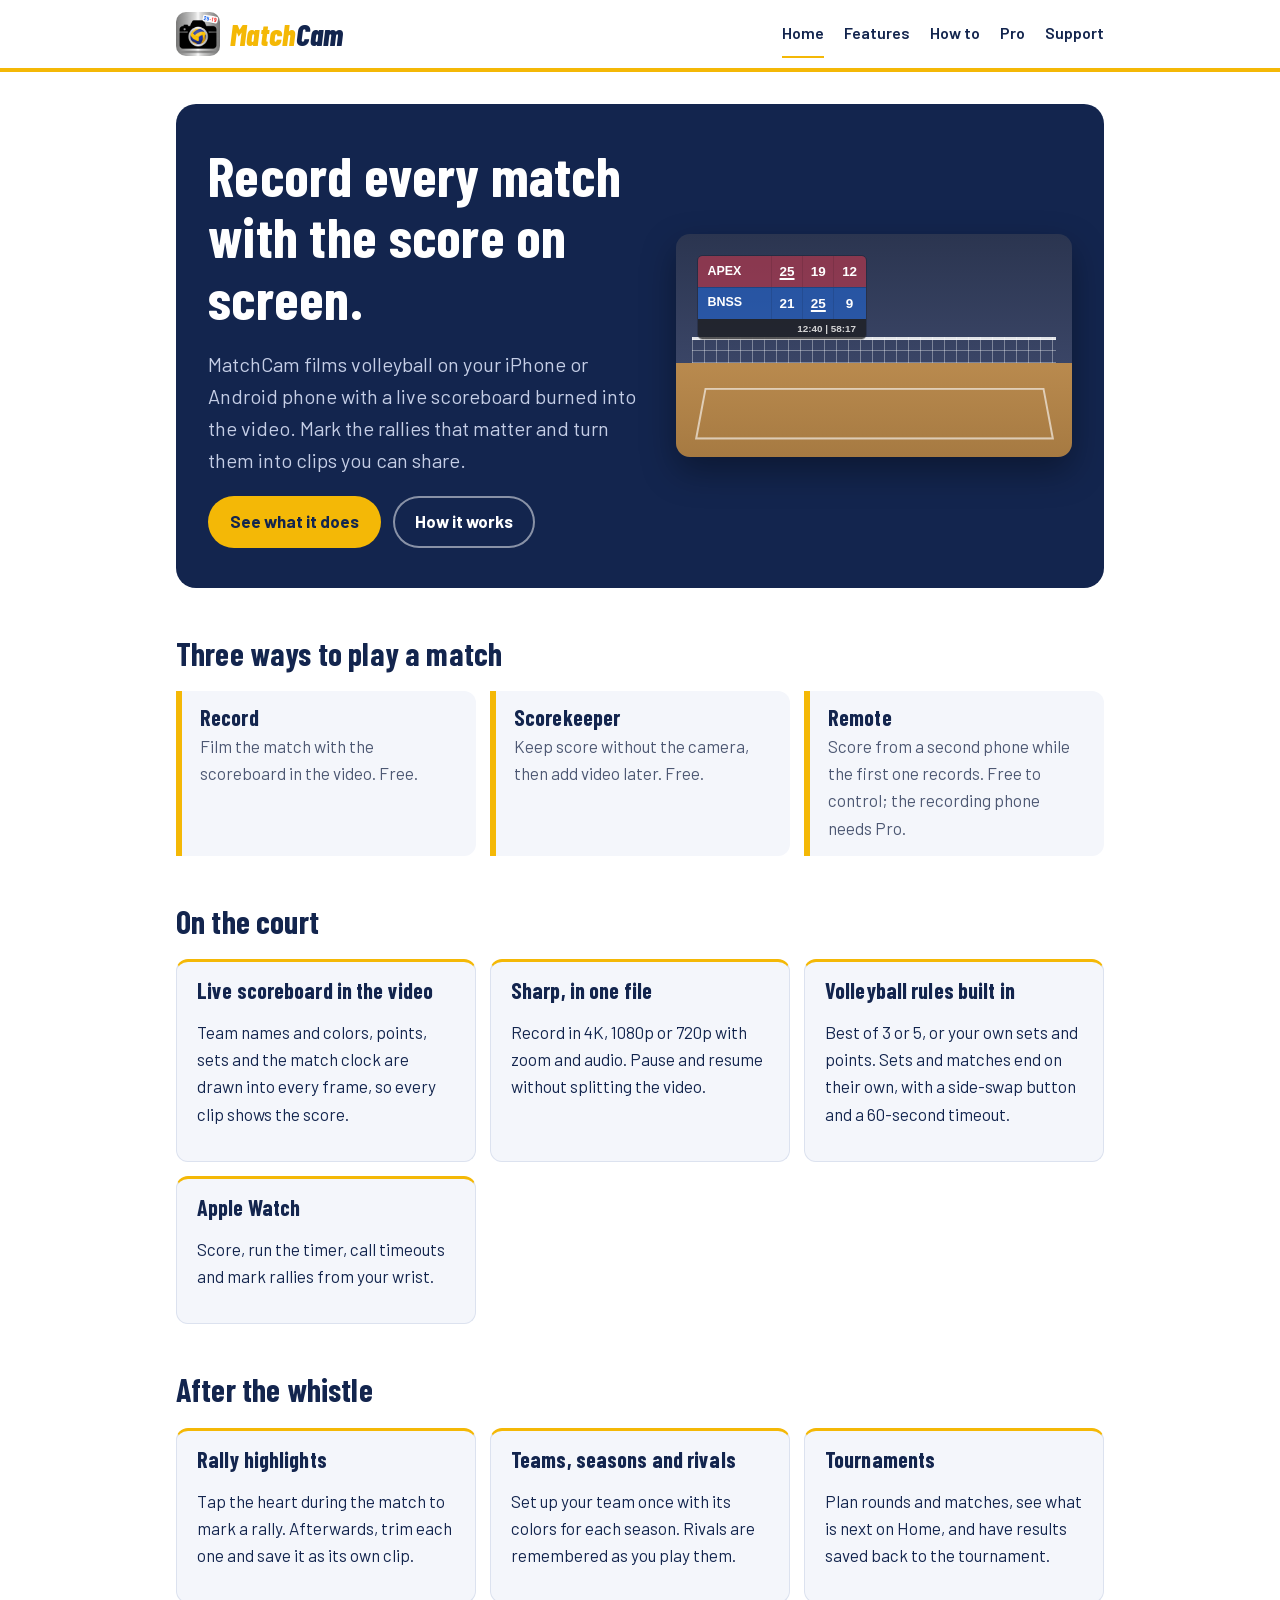
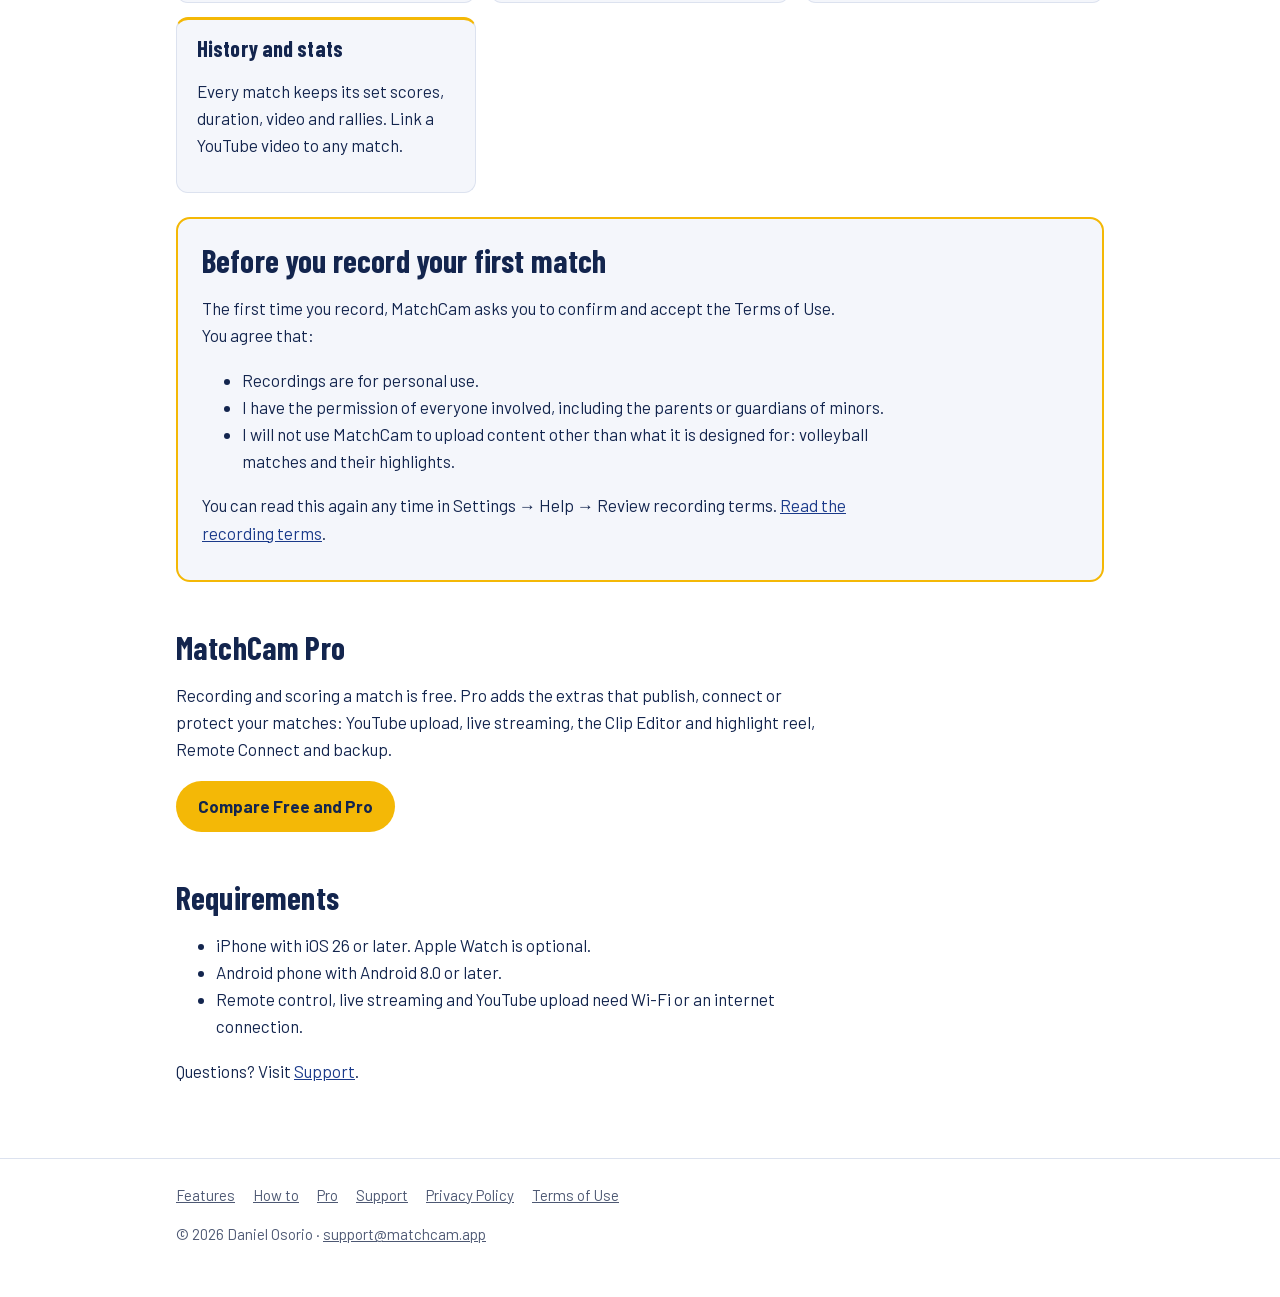
==== commit 4bf6ca6c: "fix(site): draw the hero scoreboard like the real in-video overlay Co-Authored-By: Claude Code <nore" ====
--- a/index.html
+++ b/index.html
@@ -27,12 +27,12 @@
       <a class="button ghost" href="how-to.html">How it works</a>
     </div>
   </div>
-  <div class="court" role="img" aria-label="Illustration of a MatchCam scoreboard over a volleyball court">
-    <div class="rec"><i></i>REC 24:31</div>
+  <div class="court" role="img" aria-label="Illustration of a recorded match: the MatchCam scoreboard sits in the top-left corner of the video, with team rows, set scores and the match clock">
+    <div class="net"></div>
     <div class="scoreboard">
-      <div class="team"><span class="swatch" style="background:#E5384B"></span>APEX</div>
-      <div class="pts">18<span class="sets">SET 2</span>15</div>
-      <div class="team right">BNSS<span class="swatch" style="background:#1F6FEB"></span></div>
+      <div class="row home"><span class="name">APEX</span><span class="set win">25</span><span class="set">19</span><span class="set">12</span></div>
+      <div class="row guest"><span class="name">BNSS</span><span class="set">21</span><span class="set win">25</span><span class="set">9</span></div>
+      <div class="clock">12:40 | 58:17</div>
     </div>
   </div>
 </section>
--- a/assets/css/style.css
+++ b/assets/css/style.css
@@ -76,18 +76,18 @@
 .hero .lead { color: #C5CEE6; }
 .hero .cta { display: flex; gap: 12px; flex-wrap: wrap; margin-top: 20px; }
 .hero .button.ghost { background: transparent; color: #fff; box-shadow: inset 0 0 0 2px rgba(255, 255, 255, 0.5); }
-.court { position: relative; aspect-ratio: 16 / 10; border-radius: 14px; overflow: hidden; background: linear-gradient(160deg, #1C5B8A 0%, #0F3A63 55%, #0A2547 100%); box-shadow: 0 14px 34px rgba(0, 0, 0, 0.35); }
-.court::before { content: ""; position: absolute; inset: 14% 8% 30% 8%; border: 3px solid rgba(255, 255, 255, 0.45); border-radius: 4px; }
-.court::after { content: ""; position: absolute; left: 50%; top: 14%; bottom: 30%; width: 3px; background: rgba(255, 255, 255, 0.45); }
-.rec { position: absolute; top: 12px; left: 14px; display: flex; align-items: center; gap: 8px; font: 700 14px var(--display); letter-spacing: 0.08em; color: #fff; z-index: 1; }
-.rec i { width: 10px; height: 10px; border-radius: 50%; background: #FF3B30; animation: blink 1.4s steps(2, jump-none) infinite; }
-@keyframes blink { 50% { opacity: 0.25; } }
-.scoreboard { position: absolute; left: 4%; right: 4%; bottom: 6%; display: grid; grid-template-columns: 1fr auto 1fr; align-items: stretch; background: rgba(8, 15, 36, 0.88); border-radius: 10px; overflow: hidden; font-family: var(--display); color: #fff; z-index: 1; }
-.scoreboard .team { display: flex; align-items: center; gap: 10px; padding: 8px 12px; font-weight: 700; font-size: clamp(15px, 2.6vw, 22px); letter-spacing: 0.04em; }
-.scoreboard .team.right { justify-content: flex-end; }
-.scoreboard .swatch { width: 10px; align-self: stretch; margin: -8px 0; }
-.scoreboard .pts { display: flex; align-items: center; gap: 10px; background: var(--yellow); color: var(--navy); font-weight: 800; font-size: clamp(24px, 4.6vw, 40px); padding: 0 16px; font-variant-numeric: tabular-nums; }
-.scoreboard .sets { white-space: nowrap; font-size: 13px; font-weight: 700; letter-spacing: 0.06em; align-self: center; }
+.court { container-type: inline-size; position: relative; aspect-ratio: 16 / 9; border-radius: 14px; overflow: hidden; background: linear-gradient(180deg, #2B3550 0%, #3A4566 58%, #B98A4E 58%, #A67A42 100%); box-shadow: 0 14px 34px rgba(0, 0, 0, 0.35); }
+.court::before { content: ""; position: absolute; left: 6%; right: 6%; top: 68%; bottom: 8%; border: 2px solid rgba(255, 255, 255, 0.6); transform: perspective(300px) rotateX(18deg); }
+.net { position: absolute; left: 4%; right: 4%; top: 46%; height: 12%; border-top: 3px solid rgba(255, 255, 255, 0.85); background: repeating-linear-gradient(90deg, rgba(255, 255, 255, 0.35) 0 1px, transparent 1px 12px), repeating-linear-gradient(0deg, rgba(255, 255, 255, 0.35) 0 1px, transparent 1px 12px); }
+/* Mirrors VolleyballScoreboardRenderer: two team rows at 50% opacity and a dark clock strip, top-left, drawn about 3x larger so it stays legible here. */
+.scoreboard { position: absolute; left: 5.3cqw; top: 5.3cqw; width: 42.8cqw; border-radius: 1.4cqw; overflow: hidden; border: 1px solid rgba(0, 0, 0, 0.2); font-family: -apple-system, BlinkMacSystemFont, "Segoe UI", Roboto, Arial, sans-serif; color: #fff; }
+.scoreboard .row { display: flex; align-items: center; height: 7.9cqw; }
+.scoreboard .row.home { background: rgba(229, 56, 75, 0.5); }
+.scoreboard .row.guest { background: rgba(31, 111, 235, 0.5); border-top: 1px solid rgba(0, 0, 0, 0.2); }
+.scoreboard .name { width: 18.4cqw; padding-left: 2.4cqw; font-weight: 700; font-size: 3.15cqw; letter-spacing: 0; }
+.scoreboard .set { flex: 0 0 7.9cqw; text-align: center; font-weight: 800; font-size: 3.4cqw; font-variant-numeric: tabular-nums; align-self: stretch; display: flex; align-items: center; justify-content: center; border-left: 1px solid rgba(0, 0, 0, 0.1); }
+.scoreboard .set.win span, .scoreboard .set.win { text-decoration: underline; text-decoration-thickness: 0.45cqw; text-underline-offset: 0.5cqw; }
+.scoreboard .clock { height: 5.25cqw; display: flex; align-items: center; justify-content: flex-end; padding-right: 2.4cqw; background: rgba(26, 26, 26, 0.7); color: #D3D3D3; font-weight: 700; font-size: 2.5cqw; font-variant-numeric: tabular-nums; }
 @media (max-width: 760px) { .hero { grid-template-columns: 1fr; padding: 28px 20px; } }
 
 /* Buttons, tags, cards */
@@ -142,6 +142,5 @@
 
 @media (prefers-reduced-motion: reduce) {
   html { scroll-behavior: auto; }
-  .rec i { animation: none; }
   .button { transition: none; }
 }
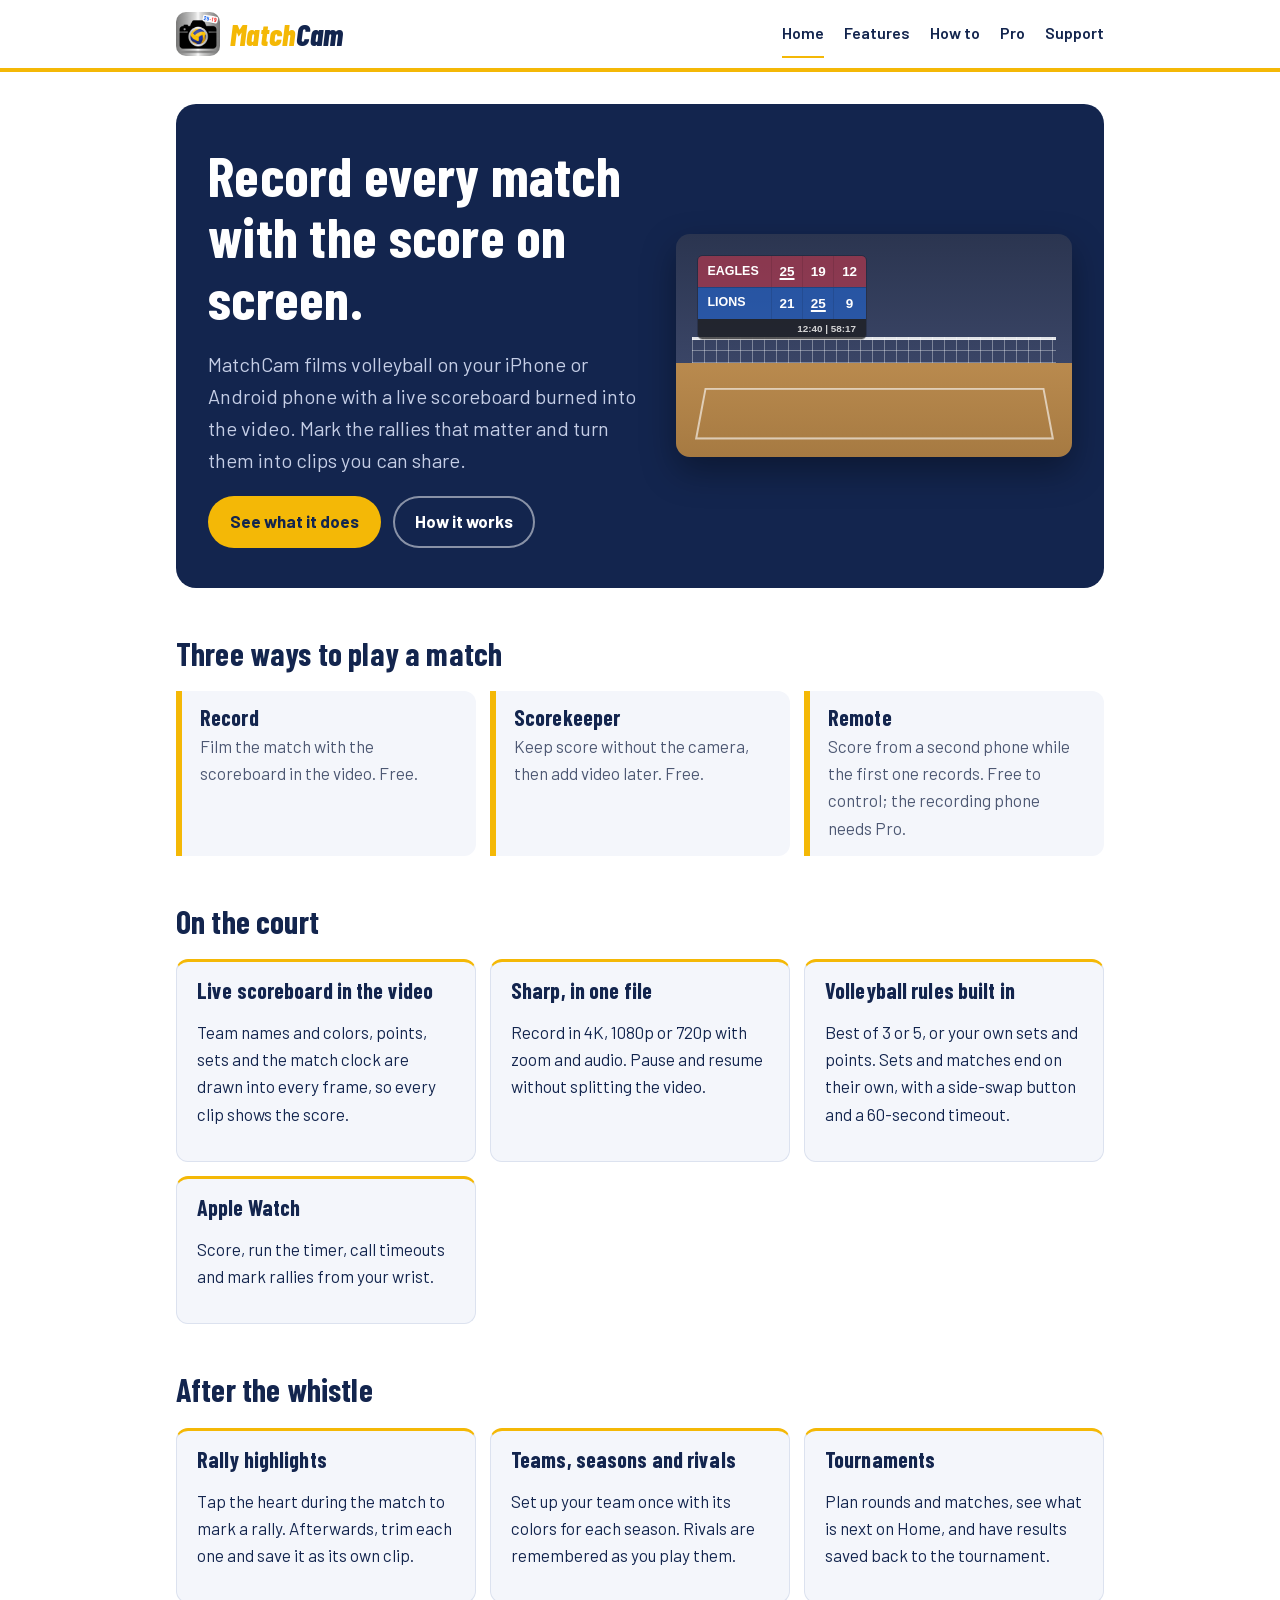
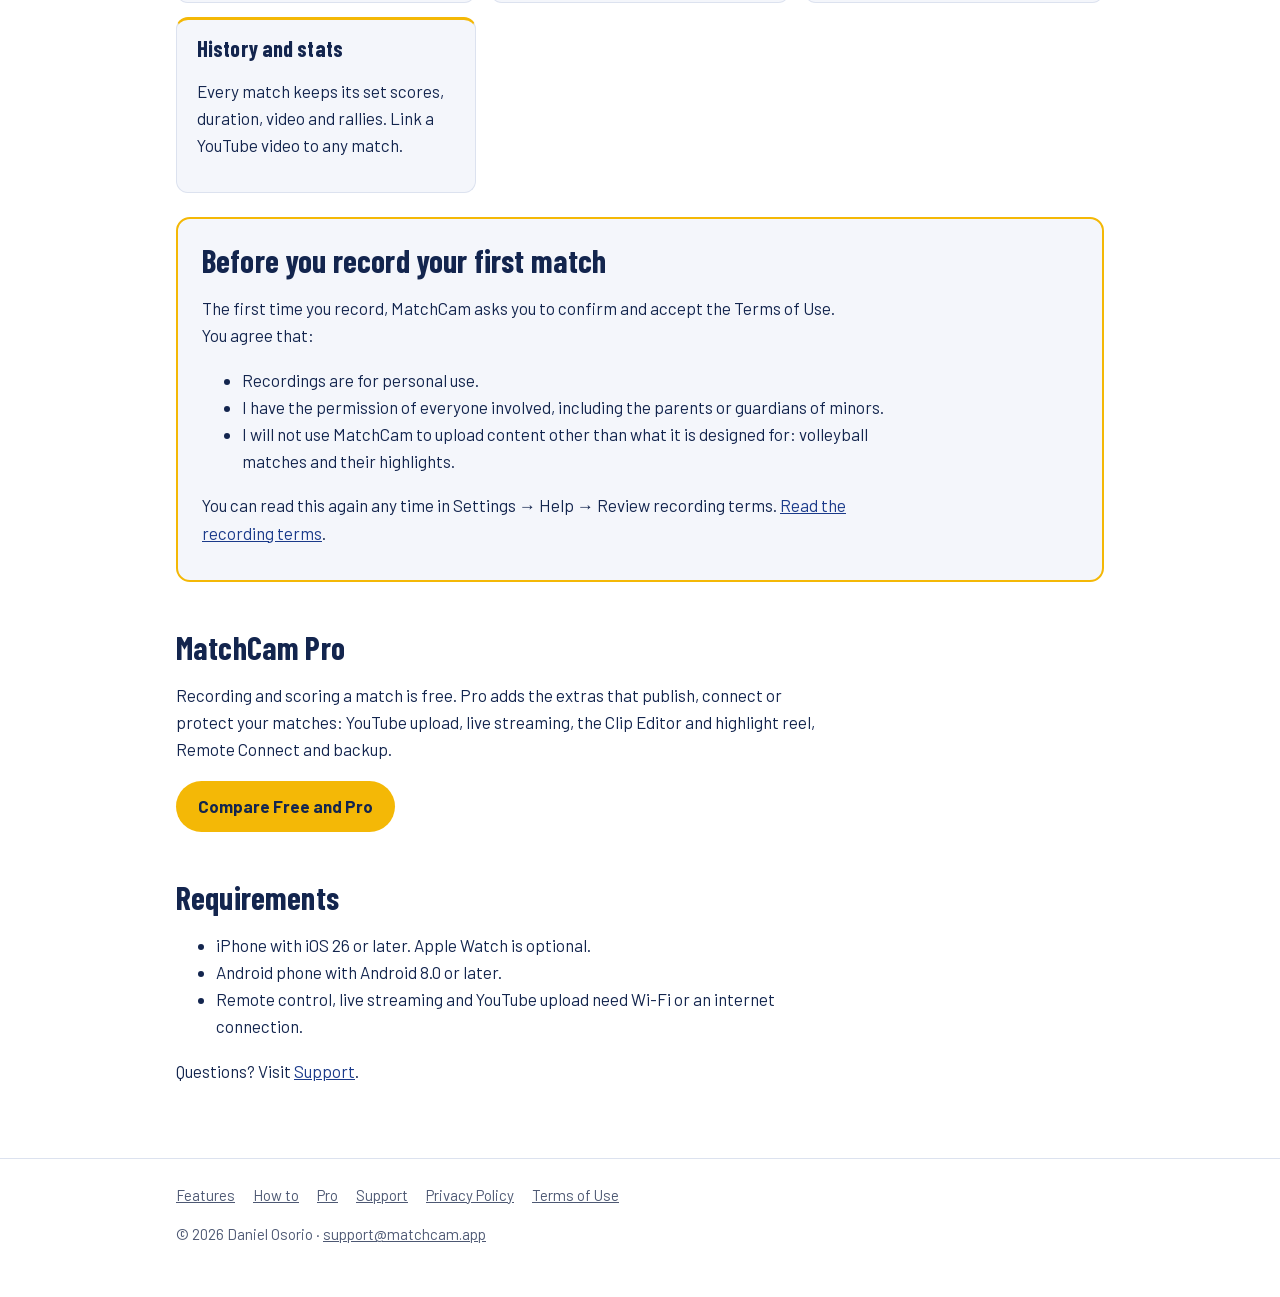
==== commit b614e2dc: "fix(site): use Eagles vs Lions as the hero scoreboard team names Co-Authored-By: Claude Code <norepl" ====
--- a/index.html
+++ b/index.html
@@ -30,8 +30,8 @@
   <div class="court" role="img" aria-label="Illustration of a recorded match: the MatchCam scoreboard sits in the top-left corner of the video, with team rows, set scores and the match clock">
     <div class="net"></div>
     <div class="scoreboard">
-      <div class="row home"><span class="name">APEX</span><span class="set win">25</span><span class="set">19</span><span class="set">12</span></div>
-      <div class="row guest"><span class="name">BNSS</span><span class="set">21</span><span class="set win">25</span><span class="set">9</span></div>
+      <div class="row home"><span class="name">EAGLES</span><span class="set win">25</span><span class="set">19</span><span class="set">12</span></div>
+      <div class="row guest"><span class="name">LIONS</span><span class="set">21</span><span class="set win">25</span><span class="set">9</span></div>
       <div class="clock">12:40 | 58:17</div>
     </div>
   </div>
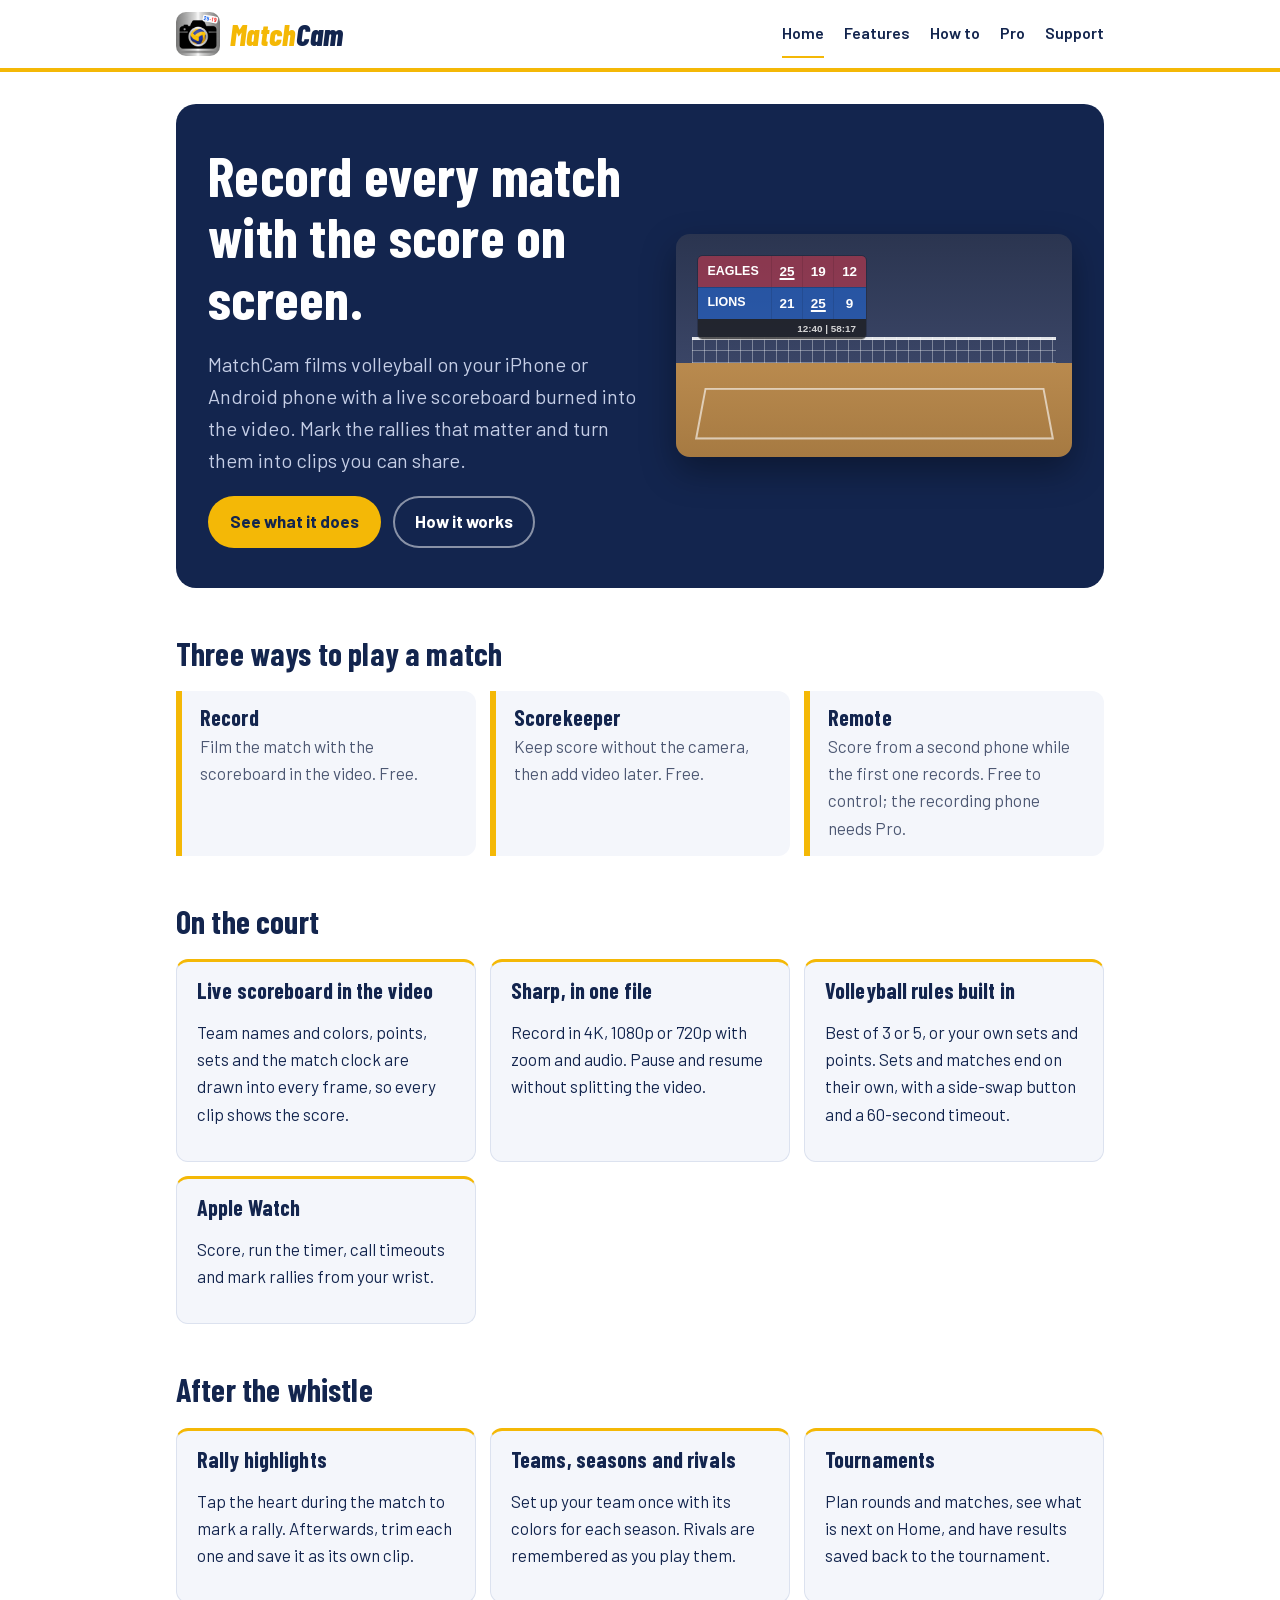
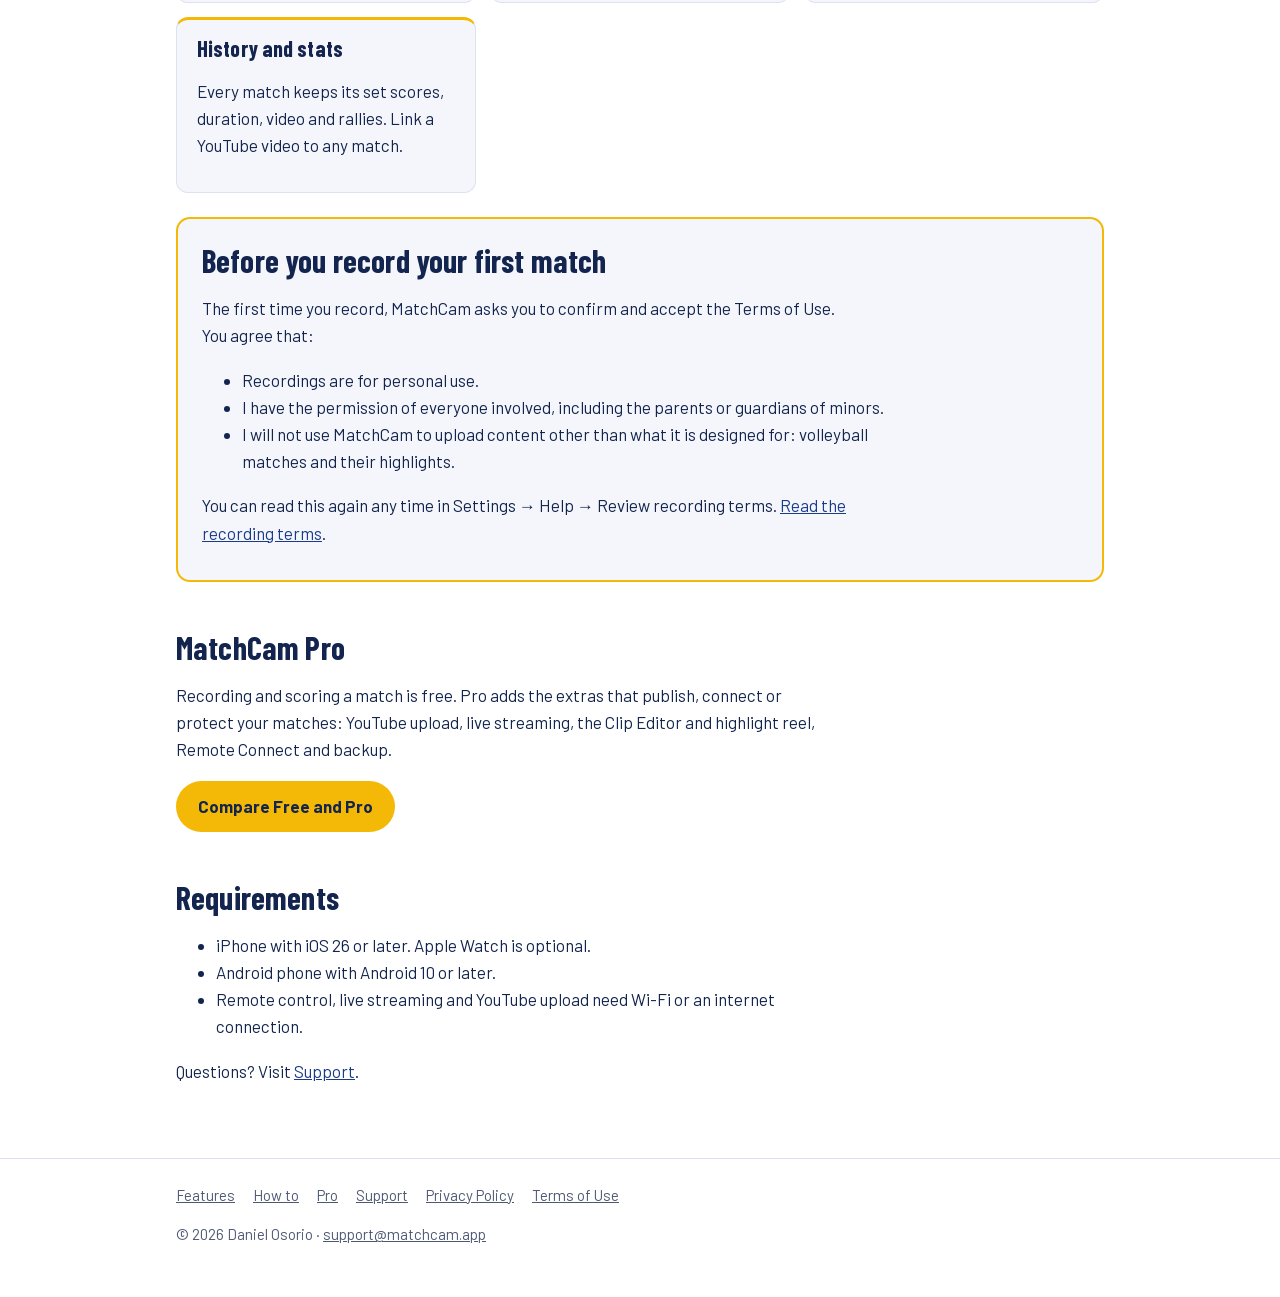
==== commit 2c6610be: "docs(site): Android requirement is Android 10 or later" ====
--- a/index.html
+++ b/index.html
@@ -78,7 +78,7 @@
 <h2>Requirements</h2>
 <ul>
   <li>iPhone with iOS 26 or later. Apple Watch is optional.</li>
-  <li>Android phone with Android 8.0 or later.</li>
+  <li>Android phone with Android 10 or later.</li>
   <li>Remote control, live streaming and YouTube upload need Wi-Fi or an internet connection.</li>
 </ul>
 <p>Questions? Visit <a href="support.html">Support</a>.</p>
